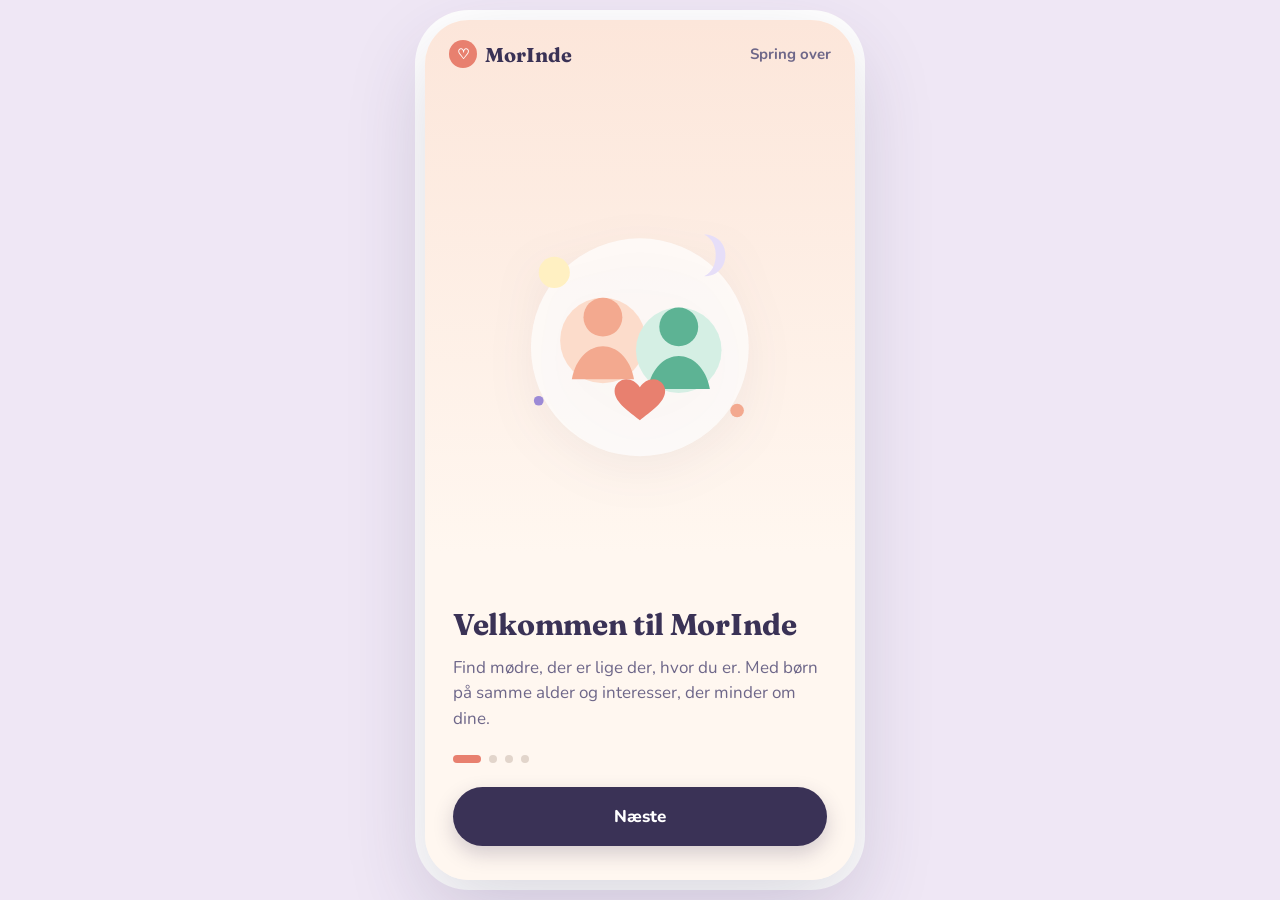
==== index.html @ 4d70d54c "Fjern spørgsmålet om hvad der betyder mest (tilbage til 10 spørgsmål)" ====
<!DOCTYPE html>
<html lang="da">
<head>
<meta charset="UTF-8">
<meta name="viewport" content="width=device-width, initial-scale=1, viewport-fit=cover">
<meta name="theme-color" content="#FFF7F0">
<title>MorInde · Klikbar prototype</title>
<link rel="preconnect" href="https://fonts.googleapis.com">
<link rel="preconnect" href="https://fonts.gstatic.com" crossorigin>
<link href="https://fonts.googleapis.com/css2?family=Fraunces:opsz,wght@9..144,600;9..144,700&family=Nunito:wght@400;600;700;800&display=swap" rel="stylesheet">
<style>
:root{
  --cream:#FFF7F0; --peach:#FCDCCB; --peach-d:#F3A98F; --coral:#E8806F;
  --lav:#E6DEF8; --lav-d:#9C8AD6; --mint:#D5EFE4; --mint-d:#5DB394;
  --sky:#DCEBFA; --butter:#FFF0C2; --ink:#3A3256; --ink-2:#6E6789; --line:#EFE4DA;
  --r-lg:28px; --r-md:20px;
}
*{box-sizing:border-box;margin:0;padding:0;-webkit-tap-highlight-color:transparent}
html,body{height:100%}
body{font-family:'Nunito',system-ui,sans-serif;color:var(--ink);background:#EFE7F5;display:flex;justify-content:center;align-items:center;min-height:100%}
.phone{position:relative;width:100%;max-width:430px;height:100dvh;max-height:932px;background:var(--cream);overflow:hidden;display:flex;flex-direction:column}
@media (min-width:500px){.phone{height:860px;border-radius:44px;box-shadow:0 30px 80px rgba(58,50,86,.18),0 0 0 10px #fff}}
h1,h2{font-family:'Fraunces',Georgia,serif;font-weight:700;letter-spacing:-.01em;line-height:1.15}
h1{font-size:30px} h2{font-size:26px}
p.lead{font-size:17px;line-height:1.5;color:var(--ink-2)}
.screen{position:absolute;inset:0;display:flex;flex-direction:column;opacity:0;pointer-events:none;transform:translateX(24px);transition:opacity .35s ease,transform .35s ease}
.screen.active{opacity:1;pointer-events:auto;transform:none}
.screen.leaving{transform:translateX(-24px)}
.pad{padding:24px}
.btn{appearance:none;border:0;width:100%;padding:18px 24px;border-radius:999px;font:800 17px 'Nunito',sans-serif;cursor:pointer;background:var(--ink);color:#fff;box-shadow:0 8px 20px rgba(58,50,86,.22);transition:transform .15s,opacity .2s,background .2s}
.btn:active{transform:scale(.97)}
.btn:disabled{opacity:.35;box-shadow:none;cursor:default}
.btn.coral{background:var(--coral);box-shadow:0 8px 22px rgba(232,128,111,.35)}
.btn.ghost{background:transparent;color:var(--ink-2);box-shadow:none;font-weight:700;padding:12px}
.logo{display:flex;align-items:center;gap:8px;font:700 20px 'Fraunces',serif}
.logo i{width:28px;height:28px;border-radius:50%;background:var(--coral);display:inline-grid;place-items:center;color:#fff;font-style:normal;font-size:14px}

/* Welcome */
#welcome{background:linear-gradient(180deg,var(--bgw,#FCE6DA) 0%,var(--cream) 62%);transition:background .5s}
.w-top{display:flex;justify-content:space-between;align-items:center;padding:20px 24px 0}
.skip{background:none;border:0;font:700 15px 'Nunito';color:var(--ink-2);cursor:pointer}
.slides{flex:1;display:flex;transition:transform .45s cubic-bezier(.3,.8,.3,1);touch-action:pan-y}
.slide{min-width:100%;display:flex;flex-direction:column;padding:8px 28px 0}
.art{flex:1;display:grid;place-items:center;min-height:250px}
.art svg{width:min(78%,300px);height:auto;filter:drop-shadow(0 14px 24px rgba(58,50,86,.08))}
.slide h1{margin-bottom:12px}
.w-bottom{padding:24px 28px 34px}
.dots{display:flex;gap:8px;margin-bottom:24px}
.dots span{height:8px;width:8px;border-radius:99px;background:#E2D5CB;transition:all .3s}
.dots span.on{width:28px;background:var(--coral)}
.float{animation:float 5s ease-in-out infinite}
.float2{animation:float 6s ease-in-out infinite reverse}
@keyframes float{50%{transform:translateY(-8px)}}

/* Questions */
#quiz{background:var(--cream)}
.q-head{padding:20px 24px 0;display:flex;align-items:center;gap:14px}
.back{width:42px;height:42px;border-radius:50%;border:0;background:#fff;box-shadow:0 2px 10px rgba(58,50,86,.08);display:grid;place-items:center;cursor:pointer;flex:none}
.back svg{width:18px}
.progress{flex:1;height:10px;background:#F1E5DB;border-radius:99px;overflow:hidden}
.progress b{display:block;height:100%;width:10%;background:linear-gradient(90deg,var(--peach-d),var(--coral));border-radius:99px;transition:width .4s ease}
.q-count{font-weight:800;font-size:14px;color:var(--ink-2);min-width:38px;text-align:right}
.q-body{flex:1;padding:30px 24px 0;overflow-y:auto}
.q-emoji{width:64px;height:64px;border-radius:22px;display:grid;place-items:center;font-size:32px;margin-bottom:20px}
.q-body h2{margin-bottom:8px}
.q-hint{color:var(--ink-2);font-size:16px;margin-bottom:26px;line-height:1.45}
.field{width:100%;padding:20px 22px;border-radius:var(--r-md);border:2px solid var(--line);background:#fff;font:700 20px 'Nunito';color:var(--ink);outline:none;transition:border .2s,box-shadow .2s}
.field:focus{border-color:var(--peach-d);box-shadow:0 0 0 5px rgba(243,169,143,.18)}
.chips{display:flex;flex-direction:column;gap:12px}
.chips.wrap{flex-direction:row;flex-wrap:wrap}
.chip{appearance:none;border:2px solid var(--line);background:#fff;border-radius:var(--r-md);padding:18px 20px;font:700 17px 'Nunito';color:var(--ink);text-align:left;cursor:pointer;display:flex;align-items:center;gap:14px;transition:all .18s}
.chips.wrap .chip{border-radius:999px;padding:13px 18px;font-size:16px}
.chip .ic{font-size:22px}
.chip .ck{margin-left:auto;width:24px;height:24px;border-radius:50%;border:2px solid var(--line);flex:none;display:grid;place-items:center;transition:all .18s}
.chip.sel{border-color:var(--coral);background:#FFF0EA;box-shadow:0 6px 16px rgba(232,128,111,.15)}
.chip.sel .ck{background:var(--coral);border-color:var(--coral)}
.chip.sel .ck:after{content:'';width:6px;height:11px;border:solid #fff;border-width:0 3px 3px 0;transform:rotate(45deg) translate(-1px,-1px)}
.chip:active{transform:scale(.98)}
.q-foot{padding:16px 24px 34px}

/* Loading */
#loading{background:linear-gradient(180deg,var(--lav),var(--cream));align-items:center;justify-content:center;text-align:center;padding:30px}
.orbit{position:relative;width:220px;height:220px;margin-bottom:36px}
.orbit .core{position:absolute;inset:70px;border-radius:50%;background:var(--coral);display:grid;place-items:center;color:#fff;font:700 30px 'Fraunces';box-shadow:0 0 0 14px rgba(232,128,111,.15),0 0 0 30px rgba(232,128,111,.07);animation:pulse 1.6s ease-in-out infinite}
.orbit .ring{position:absolute;inset:0;animation:spin 6s linear infinite}
.orbit .ring span{position:absolute;width:46px;height:46px;border-radius:50%;display:grid;place-items:center;font:800 16px 'Nunito';color:var(--ink);border:3px solid #fff}
@keyframes spin{to{transform:rotate(360deg)}}
@keyframes pulse{50%{transform:scale(1.06)}}
.load-steps{list-style:none;margin-top:18px;font-weight:700;color:var(--ink-2);font-size:15px;min-height:24px}

/* Match */
#match{background:var(--cream)}
.m-scroll{flex:1;overflow-y:auto;padding:0 0 20px}
.m-hero{background:linear-gradient(160deg,var(--peach) 0%,var(--lav) 100%);padding:26px 24px 70px;border-radius:0 0 36px 36px;position:relative}
.badge{display:inline-flex;align-items:center;gap:6px;background:rgba(255,255,255,.75);border-radius:99px;padding:6px 12px;font-weight:800;font-size:13px;margin-bottom:14px}
.m-hero h1{font-size:28px;margin-bottom:8px}
.m-hero p{color:var(--ink-2);font-size:16px;line-height:1.45}
.group-card{margin:-50px 18px 0;background:#fff;border-radius:var(--r-lg);padding:22px;box-shadow:0 14px 40px rgba(58,50,86,.10);position:relative}
.gc-top{display:flex;align-items:center;justify-content:space-between;gap:12px;margin-bottom:16px}
.gc-top .stack .av{width:38px;height:38px;font-size:14px;margin-left:-10px}.gc-top .stack .av:first-child{margin-left:0}
.gc-name{font:700 20px 'Fraunces'}
.stack{display:flex}
.av{width:44px;height:44px;border-radius:50%;display:grid;place-items:center;font:800 16px 'Nunito';color:var(--ink);border:3px solid #fff;flex:none}
.stack .av{margin-left:-12px}.stack .av:first-child{margin-left:0}
.facts{display:grid;grid-template-columns:1fr 1fr;gap:10px}
.fact{background:var(--cream);border-radius:16px;padding:12px 14px}
.fact small{display:block;font-size:12px;font-weight:800;color:var(--ink-2);text-transform:uppercase;letter-spacing:.04em;margin-bottom:3px}
.fact b{font-size:15px}
.sec-t{font:700 19px 'Fraunces';margin:26px 24px 12px}
.shared{display:flex;flex-wrap:wrap;gap:8px;padding:0 24px}
.tag{padding:8px 14px;border-radius:99px;font-weight:800;font-size:14px;background:#fff;border:2px solid var(--line);color:var(--ink-2)}
.tag.hit{background:var(--mint);border-color:var(--mint);color:#22644C}
.moms{display:flex;flex-direction:column;gap:12px;padding:0 18px}
.mom{background:#fff;border-radius:var(--r-md);padding:16px;display:flex;gap:14px;align-items:flex-start;box-shadow:0 4px 14px rgba(58,50,86,.05)}
.mom .av{width:52px;height:52px;font-size:19px;border:0}
.mom h3{font-size:17px;font-weight:800}
.mom .sub{font-size:14px;color:var(--ink-2);margin:2px 0 8px}
.mom .tags{display:flex;flex-wrap:wrap;gap:6px}
.mom .tag{font-size:12px;padding:5px 10px;border-width:0;background:#F6EFE9}
.mom .tag.hit{background:var(--mint)}
.note{margin:18px 24px 0;font-size:13px;color:var(--ink-2);text-align:center;line-height:1.4}
.m-foot{padding:14px 24px 30px;background:linear-gradient(180deg,rgba(255,247,240,0),var(--cream) 30%)}

/* Chat */
#chat{background:#FBF5FF}
.c-head{display:flex;align-items:center;gap:12px;padding:16px 18px;background:#fff;border-bottom:1px solid #EEE6F5}
.c-head .stack .av{width:34px;height:34px;font-size:13px;margin-left:-10px;border-width:2px}
.c-head .stack .av:first-child{margin-left:0}
.c-title{flex:1;min-width:0}
.c-title b{display:block;font-size:16px}
.c-title small{color:var(--ink-2);font-size:13px}
.msgs{flex:1;overflow-y:auto;padding:18px 16px;display:flex;flex-direction:column;gap:10px}
.day{align-self:center;font-size:12px;font-weight:800;color:var(--ink-2);background:#fff;padding:5px 12px;border-radius:99px;margin-bottom:6px}
.sys{align-self:center;text-align:center;font-size:13px;color:var(--ink-2);background:var(--butter);padding:10px 14px;border-radius:16px;max-width:88%;line-height:1.4}
.msg{display:flex;gap:8px;align-items:flex-end;max-width:84%}
.msg .av{width:30px;height:30px;font-size:12px;border:0}
.bub{background:#fff;padding:11px 15px;border-radius:20px 20px 20px 6px;font-size:15.5px;line-height:1.4;box-shadow:0 2px 8px rgba(58,50,86,.05)}
.bub .who{display:block;font-size:12px;font-weight:800;color:var(--lav-d);margin-bottom:2px}
.msg.me{align-self:flex-end;flex-direction:row-reverse}
.msg.me .bub{background:var(--coral);color:#fff;border-radius:20px 20px 6px 20px}
.msg.pop{animation:pop .3s ease}
@keyframes pop{from{opacity:0;transform:translateY(8px) scale(.97)}}
.typing .bub{display:flex;gap:4px;padding:14px 16px}
.typing i{width:7px;height:7px;border-radius:50%;background:#C9BFE0;animation:blink 1.2s infinite}
.typing i:nth-child(2){animation-delay:.2s}.typing i:nth-child(3){animation-delay:.4s}
@keyframes blink{50%{opacity:.3}}
.quick{display:flex;gap:8px;overflow-x:auto;padding:0 16px 10px;scrollbar-width:none}
.quick button{flex:none;border:2px solid #E6DEF8;background:#fff;border-radius:99px;padding:8px 14px;font:700 14px 'Nunito';color:var(--ink);cursor:pointer}
.composer{display:flex;gap:10px;padding:10px 14px 26px;background:#fff;border-top:1px solid #EEE6F5}
.composer input{flex:1;border:0;background:#F5EFFA;border-radius:99px;padding:14px 18px;font:600 16px 'Nunito';color:var(--ink);outline:none}
.send{width:50px;height:50px;border-radius:50%;border:0;background:var(--coral);display:grid;place-items:center;cursor:pointer;flex:none}
.send svg{width:20px;fill:#fff}
.proto-tag{position:absolute;top:10px;left:50%;transform:translateX(-50%);font-size:10px;font-weight:800;letter-spacing:.08em;text-transform:uppercase;color:rgba(58,50,86,.35);pointer-events:none;z-index:5}
</style>
</head>
<body>
<div class="phone" id="app">

<!-- WELCOME -->
<section class="screen active" id="welcome">
  <div class="w-top">
    <div class="logo"><i>♡</i>MorInde</div>
    <button class="skip" id="skipBtn">Spring over</button>
  </div>
  <div class="slides" id="slides">
    <div class="slide">
      <div class="art">
        <svg viewBox="0 0 300 260">
          <circle cx="150" cy="135" r="112" fill="#fff" opacity=".7"/>
          <circle class="float2" cx="62" cy="58" r="16" fill="#FFF0C2"/>
          <path class="float" d="M238 40c0 14-10 22-22 22 8-4 12-12 12-22s-4-17-12-21c12 0 22 8 22 21z" fill="#E6DEF8"/>
          <g class="float">
            <circle cx="112" cy="128" r="44" fill="#FCDCCB"/>
            <circle cx="112" cy="104" r="20" fill="#F3A98F"/>
            <path d="M80 168c4-22 18-34 32-34s28 12 32 34z" fill="#F3A98F"/>
          </g>
          <g class="float2">
            <circle cx="190" cy="138" r="44" fill="#D5EFE4"/>
            <circle cx="190" cy="114" r="20" fill="#5DB394"/>
            <path d="M158 178c4-22 18-34 32-34s28 12 32 34z" fill="#5DB394"/>
          </g>
          <path d="M150 210c-10-8-26-18-26-30 0-7 6-12 12-12 6 0 10 3 14 8 4-5 8-8 14-8 6 0 12 5 12 12 0 12-16 22-26 30z" fill="#E8806F"/>
          <circle cx="250" cy="200" r="7" fill="#F3A98F"/><circle cx="46" cy="190" r="5" fill="#9C8AD6"/>
        </svg>
      </div>
      <h1>Velkommen til MorInde</h1>
      <p class="lead">Find mødre, der er lige der, hvor du er. Med børn på samme alder og interesser, der minder om dine.</p>
    </div>
    <div class="slide">
      <div class="art">
        <svg viewBox="0 0 300 260">
          <circle cx="150" cy="130" r="112" fill="#fff" opacity=".7"/>
          <g class="float">
            <rect x="46" y="78" width="98" height="120" rx="22" fill="#FCDCCB"/>
            <circle cx="95" cy="120" r="18" fill="#fff"/>
            <path d="M74 162h42" stroke="#fff" stroke-width="8" stroke-linecap="round"/>
            <path d="M70 70c10-20 40-20 50 0" stroke="#5DB394" stroke-width="7" fill="none" stroke-linecap="round"/>
          </g>
          <g class="float2">
            <rect x="160" y="62" width="96" height="140" rx="20" fill="#E6DEF8"/>
            <rect x="172" y="78" width="72" height="90" rx="12" fill="#fff"/>
            <circle cx="208" cy="112" r="14" fill="#9C8AD6"/>
            <path d="M190 150c4-12 12-16 18-16s14 4 18 16z" fill="#9C8AD6"/>
            <circle cx="208" cy="186" r="6" fill="#fff"/>
          </g>
          <path d="M140 222c10 6 22 6 32 0" stroke="#E8806F" stroke-width="6" fill="none" stroke-linecap="round"/>
          <circle cx="40" cy="60" r="8" fill="#FFF0C2"/><circle cx="262" cy="226" r="6" fill="#F3A98F"/>
        </svg>
      </div>
      <h1>Din mødregruppe, dit valg</h1>
      <p class="lead">Mød hinanden i virkeligheden, online eller begge dele. Du bestemmer.</p>
    </div>
    <div class="slide">
      <div class="art">
        <svg viewBox="0 0 300 260">
          <circle cx="150" cy="130" r="112" fill="#fff" opacity=".7"/>
          <g class="float">
            <path d="M52 70h120a20 20 0 0 1 20 20v44a20 20 0 0 1-20 20H96l-26 22v-22H52a20 20 0 0 1-20-20V90a20 20 0 0 1 20-20z" fill="#FCDCCB"/>
            <circle cx="82" cy="112" r="7" fill="#E8806F"/><circle cx="112" cy="112" r="7" fill="#E8806F"/><circle cx="142" cy="112" r="7" fill="#E8806F"/>
          </g>
          <g class="float2">
            <path d="M248 128H140a18 18 0 0 0-18 18v36a18 18 0 0 0 18 18h68l24 20v-20h16a18 18 0 0 0 18-18v-36a18 18 0 0 0-18-18z" fill="#D5EFE4"/>
            <path d="M178 166c-6-5-14-10-14-17 0-4 3-7 7-7s6 2 7 4c1-2 4-4 7-4 4 0 7 3 7 7 0 7-8 12-14 17z" fill="#5DB394"/>
            <path d="M206 160h30" stroke="#5DB394" stroke-width="6" stroke-linecap="round"/>
          </g>
          <circle cx="252" cy="62" r="10" fill="#FFF0C2"/><circle cx="44" cy="206" r="6" fill="#9C8AD6"/>
        </svg>
      </div>
      <h1>Lær hinanden at kende først</h1>
      <p class="lead">Skriv sammen i appen, før I mødes. Så er det første møde lidt nemmere.</p>
    </div>
    <div class="slide">
      <div class="art">
        <svg viewBox="0 0 300 260">
          <circle cx="150" cy="130" r="112" fill="#fff" opacity=".7"/>
          <g class="float">
            <circle cx="150" cy="128" r="72" fill="#FFF0C2"/>
            <circle cx="150" cy="128" r="56" fill="#fff"/>
            <path d="M150 92v36l24 16" stroke="#E8806F" stroke-width="9" fill="none" stroke-linecap="round" stroke-linejoin="round"/>
            <circle cx="150" cy="128" r="7" fill="#3A3256"/>
          </g>
          <path class="float2" d="M58 70l6 14 14 6-14 6-6 14-6-14-14-6 14-6z" fill="#9C8AD6"/>
          <path class="float" d="M242 178l5 11 11 5-11 5-5 11-5-11-11-5 11-5z" fill="#5DB394"/>
          <circle cx="246" cy="66" r="8" fill="#F3A98F"/>
        </svg>
      </div>
      <h1>Det tager kun et par minutter</h1>
      <p class="lead">Svar på nogle få spørgsmål, så finder vi de mødre, der passer bedst til dig.</p>
    </div>
  </div>
  <div class="w-bottom">
    <div class="dots" id="dots"><span class="on"></span><span></span><span></span><span></span></div>
    <button class="btn" id="wNext">Næste</button>
  </div>
</section>

<!-- QUIZ -->
<section class="screen" id="quiz">
  <div class="q-head">
    <button class="back" id="qBack" aria-label="Tilbage"><svg viewBox="0 0 24 24" fill="none" stroke="#3A3256" stroke-width="3" stroke-linecap="round" stroke-linejoin="round"><path d="M15 5l-7 7 7 7"/></svg></button>
    <div class="progress"><b id="bar"></b></div>
    <div class="q-count" id="qCount">1/10</div>
  </div>
  <div class="q-body" id="qBody"></div>
  <div class="q-foot"><button class="btn" id="qNext" disabled>Næste</button></div>
</section>

<!-- LOADING -->
<section class="screen" id="loading">
  <div class="orbit">
    <div class="ring" id="ring"></div>
    <div class="core">♡</div>
  </div>
  <h2>Vi finder din gruppe</h2>
  <ul class="load-steps"><li id="loadStep">Kigger efter babyer på samme alder</li></ul>
</section>

<!-- MATCH -->
<section class="screen" id="match">
  <div class="m-scroll">
    <div class="m-hero">
      <span class="badge">✨ Vi har fundet en gruppe</span>
      <h1 id="mTitle">Mød dine mødre</h1>
      <p id="mSub"></p>
    </div>
    <div class="group-card">
      <div class="gc-top">
        <div class="gc-name" id="gName">Barnevognsbanden</div>
        <div class="stack" id="gStack"></div>
      </div>
      <div class="facts" id="facts"></div>
    </div>
    <div class="sec-t">Det kan I lave sammen</div>
    <div class="shared" id="sharedActs"></div>
    <div class="sec-t">I har det her til fælles</div>
    <div class="shared" id="shared"></div>
    <div class="sec-t">Mødrene i gruppen</div>
    <div class="moms" id="moms"></div>
    <p class="note">Prototype: navne og profiler er opdigtede eksempler.</p>
  </div>
  <div class="m-foot">
    <button class="btn coral" id="toChat">Sig hej i gruppechatten</button>
  </div>
</section>

<!-- CHAT -->
<section class="screen" id="chat">
  <div class="c-head">
    <button class="back" id="cBack" aria-label="Tilbage"><svg viewBox="0 0 24 24" fill="none" stroke="#3A3256" stroke-width="3" stroke-linecap="round" stroke-linejoin="round"><path d="M15 5l-7 7 7 7"/></svg></button>
    <div class="c-title"><b id="cName">Barnevognsbanden</b><small id="cMembers"></small></div>
    <div class="stack" id="cStack"></div>
  </div>
  <div class="msgs" id="msgs"></div>
  <div class="quick" id="quick"></div>
  <form class="composer" id="composer">
    <input id="chatInput" placeholder="Skriv en besked" autocomplete="off">
    <button class="send" aria-label="Send"><svg viewBox="0 0 24 24"><path d="M3.4 20.4l17.4-7.5c.8-.4.8-1.5 0-1.8L3.4 3.6c-.7-.3-1.4.3-1.3 1l1.2 6.1 9.2 1.3-9.2 1.3-1.2 6.1c-.1.7.6 1.3 1.3 1z"/></svg></button>
  </form>
</section>

</div>

<script>
const $=s=>document.querySelector(s);
const state={baby:'',born:'',zip:'',meet:'',first:'',day:[],likes:[],lang:'',size:'',time:''};

/* ---------- Screens ---------- */
function show(id){
  const cur=document.querySelector('.screen.active');
  if(cur){cur.classList.add('leaving');cur.classList.remove('active');setTimeout(()=>cur.classList.remove('leaving'),400)}
  $('#'+id).classList.add('active');
}

/* ---------- Welcome ---------- */
let slide=0;const bgs=['#FCE6DA','#E6DEF8','#D5EFE4','#FFF0C2'];
function setSlide(i){
  slide=Math.max(0,Math.min(3,i));
  $('#slides').style.transform=`translateX(${-100*slide}%)`;
  document.querySelectorAll('#dots span').forEach((d,k)=>d.classList.toggle('on',k===slide));
  $('#welcome').style.setProperty('--bgw',bgs[slide]);
  $('#wNext').textContent=slide===3?'Kom i gang':'Næste';
  $('#wNext').classList.toggle('coral',slide===3);
  $('#skipBtn').style.visibility=slide===3?'hidden':'visible';
}
$('#wNext').onclick=()=>slide<3?setSlide(slide+1):startQuiz();
$('#skipBtn').onclick=()=>setSlide(3);
let sx=null;
$('#slides').addEventListener('touchstart',e=>sx=e.touches[0].clientX,{passive:true});
$('#slides').addEventListener('touchend',e=>{if(sx===null)return;const dx=e.changedTouches[0].clientX-sx;if(Math.abs(dx)>45)setSlide(slide+(dx<0?1:-1));sx=null});

/* ---------- Questions ---------- */
const Q=[
 {k:'baby',t:'Hvad hedder din lille?',h:'Navn eller kaldenavn, så vi kan sige hej til jer begge.',e:'🍼',c:'#FCDCCB',type:'text',ph:'Fx Alma'},
 {k:'born',t:'Hvornår kom din baby til verden?',h:'Så du matches med mødre, hvis børn er på samme alder.',e:'🎈',c:'#E6DEF8',type:'date'},
 {k:'zip',t:'Hvor bor du?',h:'Dit postnummer, så gruppen ligger tæt på dig.',e:'🏡',c:'#D5EFE4',type:'zip',ph:'Fx 2300'},
 {k:'meet',t:'Hvordan vil du helst mødes?',h:'Du kan altid ændre det senere.',e:'🤝',c:'#DCEBFA',opts:[['🌳','Fysisk'],['💻','Online'],['✨','Begge dele']]},
 {k:'first',t:'Er det dit første barn?',h:'Så kan vi finde mødre i samme situation.',e:'💛',c:'#FFF0C2',opts:[['🌱','Ja, første gang'],['🌻','Nej, jeg har prøvet det før']]},
 {k:'day',t:'Hvordan ser en god mødregruppedag ud for dig?',h:'Vælg gerne flere.',e:'☕️',c:'#FCDCCB',multi:true,opts:[['🚶‍♀️','Gåtur med barnevogn'],['☕️','Kaffe på café'],['🧸','Legestue'],['🛋️','Hyggesnak derhjemme'],['🏊‍♀️','Babysvømning'],['🎶','Babysalmesang'],['🤸‍♀️','Mor og baby træning'],['📖','Biblioteket'],['🖼️','Museum'],['🧺','Picnic i parken'],['🥗','Frokost ude'],['💻','Online videosnak']]},
 {k:'likes',t:'Hvad kan du godt lide?',h:'Vælg gerne flere.',e:'🌈',c:'#E6DEF8',multi:true,opts:[['🧘‍♀️','Træning'],['🌿','Natur'],['🍝','Mad'],['🎨','Kreativitet'],['📚','Bøger'],['📺','Serier'],['✈️','Rejser'],['💼','Karriere']]},
 {k:'lang',t:'Hvilket sprog vil du tale i gruppen?',h:'',e:'💬',c:'#D5EFE4',opts:[['🇩🇰','Dansk'],['🇬🇧','Engelsk'],['🌍','Begge']]},
 {k:'size',t:'Hvor stor skal gruppen være?',h:'',e:'👭',c:'#DCEBFA',opts:[['🌸','Lille (3 til 4)'],['🌼','Mellem (5 til 6)'],['🤍','Det er lige meget']]},
 {k:'time',t:'Hvornår passer det dig bedst at mødes?',h:'Sidste spørgsmål!',e:'🗓️',c:'#FFF0C2',opts:[['🌤️','Formiddag'],['☀️','Eftermiddag'],['🧺','Weekend']]}
];
let qi=0;
function startQuiz(){qi=0;renderQ();show('quiz')}
function valid(q){
  const v=state[q.k];
  if(q.type==='zip')return /^\d{4}$/.test(v);
  if(q.multi)return v.length>0;
  return !!(v&&String(v).trim());
}
function renderQ(){
  const q=Q[qi];
  $('#bar').style.width=((qi+1)/Q.length*100)+'%';
  $('#qCount').textContent=(qi+1)+'/'+Q.length;
  let html=`<div class="q-emoji" style="background:${q.c}">${q.e}</div><h2>${q.t}</h2>${q.h?`<p class="q-hint">${q.h}</p>`:'<div style="height:22px"></div>'}`;
  if(q.type==='text')html+=`<input class="field" id="inp" placeholder="${q.ph}" value="${esc(state[q.k])}" autocomplete="off">`;
  else if(q.type==='zip')html+=`<input class="field" id="inp" inputmode="numeric" maxlength="4" placeholder="${q.ph}" value="${esc(state[q.k])}">`;
  else if(q.type==='date'){const t=new Date().toISOString().slice(0,10);html+=`<input class="field" id="inp" type="date" max="${t}" value="${state[q.k]}">`}
  else{
    html+=`<div class="chips ${q.multi?'wrap':''}">`+q.opts.map(([ic,l])=>{
      const s=q.multi?state[q.k].includes(l):state[q.k]===l;
      return `<button class="chip ${s?'sel':''}" data-v="${l}"><span class="ic">${ic}</span>${l}${q.multi?'':'<span class="ck"></span>'}</button>`}).join('')+`</div>`;
  }
  $('#qBody').innerHTML=html;$('#qBody').scrollTop=0;
  const inp=$('#inp');
  if(inp){
    inp.oninput=()=>{if(q.type==='zip')inp.value=inp.value.replace(/\D/g,'');state[q.k]=inp.value;upd()};
    inp.onkeydown=e=>{if(e.key==='Enter'&&valid(q))next()};
  }
  document.querySelectorAll('.chip').forEach(b=>b.onclick=()=>{
    const v=b.dataset.v;
    if(q.multi){const a=state[q.k];a.includes(v)?a.splice(a.indexOf(v),1):a.push(v);b.classList.toggle('sel')}
    else{state[q.k]=v;document.querySelectorAll('.chip').forEach(c=>c.classList.toggle('sel',c===b));upd();setTimeout(next,320);return}
    upd();
  });
  $('#qNext').textContent=qi===Q.length-1?'Find min gruppe':'Næste';
  upd();
}
function upd(){$('#qNext').disabled=!valid(Q[qi])}
function next(){if(!valid(Q[qi]))return;if(qi<Q.length-1){qi++;renderQ()}else startLoading()}
$('#qNext').onclick=next;
$('#qBack').onclick=()=>{if(qi>0){qi--;renderQ()}else{show('welcome')}};
function esc(s){return String(s||'').replace(/[&<>"]/g,c=>({'&':'&amp;','<':'&lt;','>':'&gt;','"':'&quot;'}[c]))}

/* ---------- Fictional group ---------- */
const MOMS=[
 {n:'Sofie',b:'Ella',c:'#FCDCCB',likes:['Natur','Bøger','Mad','Træning'],acts:['Gåtur med barnevogn','Picnic i parken','Babysalmesang']},
 {n:'Amira',b:'Noah',c:'#E6DEF8',likes:['Kreativitet','Mad','Rejser','Serier'],acts:['Kaffe på café','Museum','Frokost ude']},
 {n:'Line',b:'Karla',c:'#D5EFE4',likes:['Træning','Karriere','Natur','Serier'],acts:['Mor og baby træning','Babysvømning','Gåtur med barnevogn']},
 {n:'Maja',b:'Oscar',c:'#FFF0C2',likes:['Bøger','Kreativitet','Rejser','Karriere'],acts:['Biblioteket','Legestue','Hyggesnak derhjemme']}
];
const ALL_ACTS=['Gåtur med barnevogn','Kaffe på café','Legestue','Hyggesnak derhjemme','Babysvømning','Babysalmesang','Mor og baby træning','Biblioteket','Museum','Picnic i parken','Frokost ude','Online videosnak'];
const ALL_LIKES=['Træning','Natur','Mad','Kreativitet','Bøger','Serier','Rejser','Karriere'];
function groupSize(){return state.size==='Lille (3 til 4)'?3:4}
function moms(){
  // make sure each mom shares at least one of the user's interests
  return MOMS.slice(0,groupSize()).map((m,i)=>{
    let likes=[...m.likes];
    const mine=state.likes.length?state.likes:['Natur'];
    if(!likes.some(l=>mine.includes(l))){likes[0]=mine[i%mine.length]}
    let acts=[...m.acts];
    const myActs=state.day.length?state.day:['Gåtur med barnevogn'];
    const pick=myActs[i%myActs.length];
    if(!acts.includes(pick))acts=[pick,...acts.slice(0,2)];
    return {...m,likes,acts};
  });
}
function babyAge(){
  if(!state.born)return '';
  const d=(Date.now()-new Date(state.born))/864e5;
  if(d<0)return '';
  const w=Math.floor(d/7);
  if(w<1)return 'helt nyfødt';
  if(w<13)return w+(w===1?' uge':' uger');
  const m=Math.floor(d/30.4);return m+(m===1?' måned':' måneder');
}
function initial(n){return n.trim().charAt(0).toUpperCase()}

/* ---------- Loading ---------- */
function startLoading(){
  const ring=$('#ring');ring.innerHTML='';
  const ms=moms();
  ms.forEach((m,i)=>{
    const a=i/ms.length*Math.PI*2-Math.PI/2;
    const s=document.createElement('span');s.textContent=initial(m.n);s.style.background=m.c;
    s.style.left=(110+88*Math.cos(a)-23)+'px';s.style.top=(110+88*Math.sin(a)-23)+'px';
    ring.appendChild(s);
  });
  show('loading');
  const steps=['Kigger efter babyer på samme alder','Finder mødre tæt på '+state.zip,'Matcher jeres interesser'];
  let k=0;$('#loadStep').textContent=steps[0];
  const t=setInterval(()=>{k++;if(k<steps.length)$('#loadStep').textContent=steps[k]},900);
  setTimeout(()=>{clearInterval(t);renderMatch();show('match')},2900);
}

/* ---------- Match ---------- */
const GROUP_NAMES={'Gåtur med barnevogn':'Barnevognsbanden','Kaffe på café':'Kaffeklubben','Legestue':'Legestuevennerne','Hyggesnak derhjemme':'Sofaholdet','Babysvømning':'Plaskeholdet','Babysalmesang':'Sangfuglene','Mor og baby træning':'Træningsholdet','Biblioteket':'Bogormene','Museum':'Kulturmødrene','Picnic i parken':'Picnicklubben','Frokost ude':'Frokostklubben','Online videosnak':'Skærmveninderne'};
function topActs(){
  const ms=moms(),cnt=a=>ms.filter(m=>m.acts.includes(a)).length;
  return [...state.day].map((a,i)=>[a,cnt(a),i]).sort((x,y)=>y[1]-x[1]||x[2]-y[2]).map(x=>x[0]);
}
function mainAct(){return topActs()[0]||'Gåtur med barnevogn'}
function groupName(){return GROUP_NAMES[mainAct()]||'Barnevognsbanden'}
function renderMatch(){
  const ms=moms(),baby=state.baby.trim()||'din lille',age=babyAge();
  $('#mTitle').textContent='Hej til dig og '+baby+' 👋';
  $('#mSub').textContent=`Vi har fundet ${ms.length} mødre tæt på ${state.zip}, som har børn på samme alder som ${baby} og deler nogle af dine interesser.`;
  $('#gName').textContent=groupName();
  $('#gStack').innerHTML=ms.map(m=>`<div class="av" style="background:${m.c}">${initial(m.n)}</div>`).join('');
  const meet={'Fysisk':'Fysisk','Online':'Online','Begge dele':'Fysisk og online'}[state.meet]||'Fysisk';
  $('#facts').innerHTML=[
    ['Børnenes alder',age?'Omkring '+age:'Samme alder'],
    ['Område',state.zip||'Tæt på dig'],
    ['Mødes',meet],
    ['Tidspunkt',state.time||'Formiddag'],
    ['Sprog',state.lang==='Begge'?'Dansk og engelsk':(state.lang||'Dansk')],
    ['Første møde',mainAct()]
  ].map(([s,b])=>`<div class="fact"><small>${s}</small><b>${esc(b)}</b></div>`).join('');
  const groupLikes=new Set(ms.flatMap(m=>m.likes));
  const order=[...state.likes.filter(l=>groupLikes.has(l)),...ALL_LIKES.filter(l=>!state.likes.includes(l)&&groupLikes.has(l))];
  $('#shared').innerHTML=order.map(l=>`<span class="tag ${state.likes.includes(l)?'hit':''}">${state.likes.includes(l)?'✓ ':''}${l}</span>`).join('');
  const groupActs=new Set(ms.flatMap(m=>m.acts));
  const aOrder=[...topActs().filter(a=>groupActs.has(a)),...ALL_ACTS.filter(a=>!state.day.includes(a)&&groupActs.has(a))];
  $('#sharedActs').innerHTML=aOrder.map(a=>`<span class="tag ${state.day.includes(a)?'hit':''}">${state.day.includes(a)?'✓ ':''}${a}</span>`).join('');
  $('#moms').innerHTML=ms.map(m=>{
    const shared=m.likes.filter(l=>state.likes.includes(l)).length+m.acts.filter(a=>state.day.includes(a)).length;
    return `<div class="mom"><div class="av" style="background:${m.c}">${initial(m.n)}</div><div>
      <h3>${m.n}</h3><div class="sub">Mor til ${m.b}${age?', '+age:''} · ${shared} ting til fælles</div>
      <div class="tags">${m.acts.filter(a=>state.day.includes(a)).map(a=>`<span class="tag hit">${a}</span>`).join('')}${m.likes.map(l=>`<span class="tag ${state.likes.includes(l)?'hit':''}">${l}</span>`).join('')}</div></div></div>`}).join('');
  $('.m-scroll').scrollTop=0;
}
$('#toChat').onclick=()=>{renderChat();show('chat')};

/* ---------- Chat ---------- */
let chatReady=false,replied=false;
function addMsg(m,me,text,anim=true){
  const el=document.createElement('div');el.className='msg'+(me?' me':'')+(anim?' pop':'');
  el.innerHTML=me?`<div class="bub">${esc(text)}</div>`:`<div class="av" style="background:${m.c}">${initial(m.n)}</div><div class="bub"><span class="who">${m.n}</span>${esc(text)}</div>`;
  $('#msgs').appendChild(el);$('#msgs').scrollTop=$('#msgs').scrollHeight;
}
function renderChat(){
  const ms=moms();
  $('#cName').textContent=groupName();
  $('#cMembers').textContent=ms.map(m=>m.n).join(', ')+' og dig';
  $('#cStack').innerHTML=ms.slice(0,3).map(m=>`<div class="av" style="background:${m.c}">${initial(m.n)}</div>`).join('');
  if(chatReady)return;chatReady=true;
  $('#msgs').innerHTML=`<div class="day">I dag</div><div class="sys">🎉 Velkommen til ${groupName()}! Sig hej og lær hinanden lidt at kende, før I mødes.</div>`;
  const when={'Formiddag':'en formiddag i næste uge','Eftermiddag':'en eftermiddag i næste uge','Weekend':'i weekenden'}[state.time]||'en formiddag i næste uge';
  const PLANS={'Gåtur med barnevogn':`gå en tur med barnevognene ${when}`,'Kaffe på café':`mødes til kaffe på en café ${when}`,'Legestue':`tage i legestue sammen ${when}`,'Hyggesnak derhjemme':`mødes til en hyggesnak hjemme hos en af os ${when}`,'Babysvømning':`tage til babysvømning sammen ${when}`,'Babysalmesang':`prøve babysalmesang sammen ${when}`,'Mor og baby træning':`tage til mor og baby træning ${when}`,'Biblioteket':`mødes på biblioteket ${when}`,'Museum':`tage på museum med barnevognene ${when}`,'Picnic i parken':`holde picnic i parken ${when}`,'Frokost ude':`spise frokost ude sammen ${when}`,'Online videosnak':`tage en hyggelig videosnak ${when}`};
  const acts=topActs();
  const plan=PLANS[acts[0]]||PLANS['Gåtur med barnevogn'];
  const alt=acts[1]?{'Gåtur med barnevogn':'en gåtur','Kaffe på café':'kaffe på café','Legestue':'legestue','Hyggesnak derhjemme':'en hyggesnak derhjemme','Babysvømning':'babysvømning','Babysalmesang':'babysalmesang','Mor og baby træning':'mor og baby træning','Biblioteket':'en tur på biblioteket','Museum':'en tur på museum','Picnic i parken':'picnic i parken','Frokost ude':'frokost ude','Online videosnak':'en videosnak'}[acts[1]]:'';
  addMsg(ms[0],false,`Hej allesammen! Jeg er Sofie, mor til Ella. Hvor dejligt at vi fandt hinanden 😊`,false);
  addMsg(ms[1],false,`Hej! Amira her med lille Noah. Skal vi ${plan}?`,false);
  if(ms[2])addMsg(ms[2],false,alt?`Det lyder perfekt. Og næste gang kunne vi prøve ${alt}? 🙌`:`Det lyder perfekt. Jeg er klar! 🙌`,false);
  const qr=['Hej allesammen 👋','Det lyder hyggeligt!','Hvilken dag passer jer?'];
  $('#quick').innerHTML=qr.map(t=>`<button type="button">${t}</button>`).join('');
  document.querySelectorAll('#quick button').forEach(b=>b.onclick=()=>send(b.textContent));
}
function send(text){
  text=text.trim();if(!text)return;
  addMsg(null,true,text);$('#chatInput').value='';
  if(!replied){replied=true;
    const ms=moms(),baby=state.baby.trim();
    setTimeout(()=>{
      const t=document.createElement('div');t.className='msg typing pop';t.innerHTML=`<div class="av" style="background:${ms[0].c}">${initial(ms[0].n)}</div><div class="bub"><i></i><i></i><i></i></div>`;
      $('#msgs').appendChild(t);$('#msgs').scrollTop=$('#msgs').scrollHeight;
      setTimeout(()=>{t.remove();addMsg(ms[0],false,baby?`Velkommen til dig og ${baby}! Hvor er det godt, du er med 💛`:`Velkommen! Hvor er det godt, du er med 💛`)},1400);
    },600);
  }
}
$('#composer').onsubmit=e=>{e.preventDefault();send($('#chatInput').value)};
$('#cBack').onclick=()=>show('match');

/* ---------- Demo deep links (?demo=question|match|chat) ---------- */
(function(){
  const d=new URLSearchParams(location.search).get('demo');
  if(!d)return;
  Object.assign(state,{baby:'Alma',born:new Date(Date.now()-10*7*864e5).toISOString().slice(0,10),zip:'2300',meet:'Begge dele',first:'Ja, første gang',day:['Gåtur med barnevogn','Babysalmesang','Picnic i parken'],likes:['Natur','Bøger','Træning','Mad'],lang:'Dansk',size:'Mellem (5 til 6)',time:'Formiddag'});
  document.querySelectorAll('.screen').forEach(s=>s.style.transition='none');
  if(d==='question'){qi=5;state.day=['Gåtur med barnevogn','Babysvømning','Picnic i parken'];renderQ();show('quiz')}
  if(d==='match'){renderMatch();show('match')}
  if(d==='chat'){renderChat();show('chat')}
})();
</script>
</body>
</html>
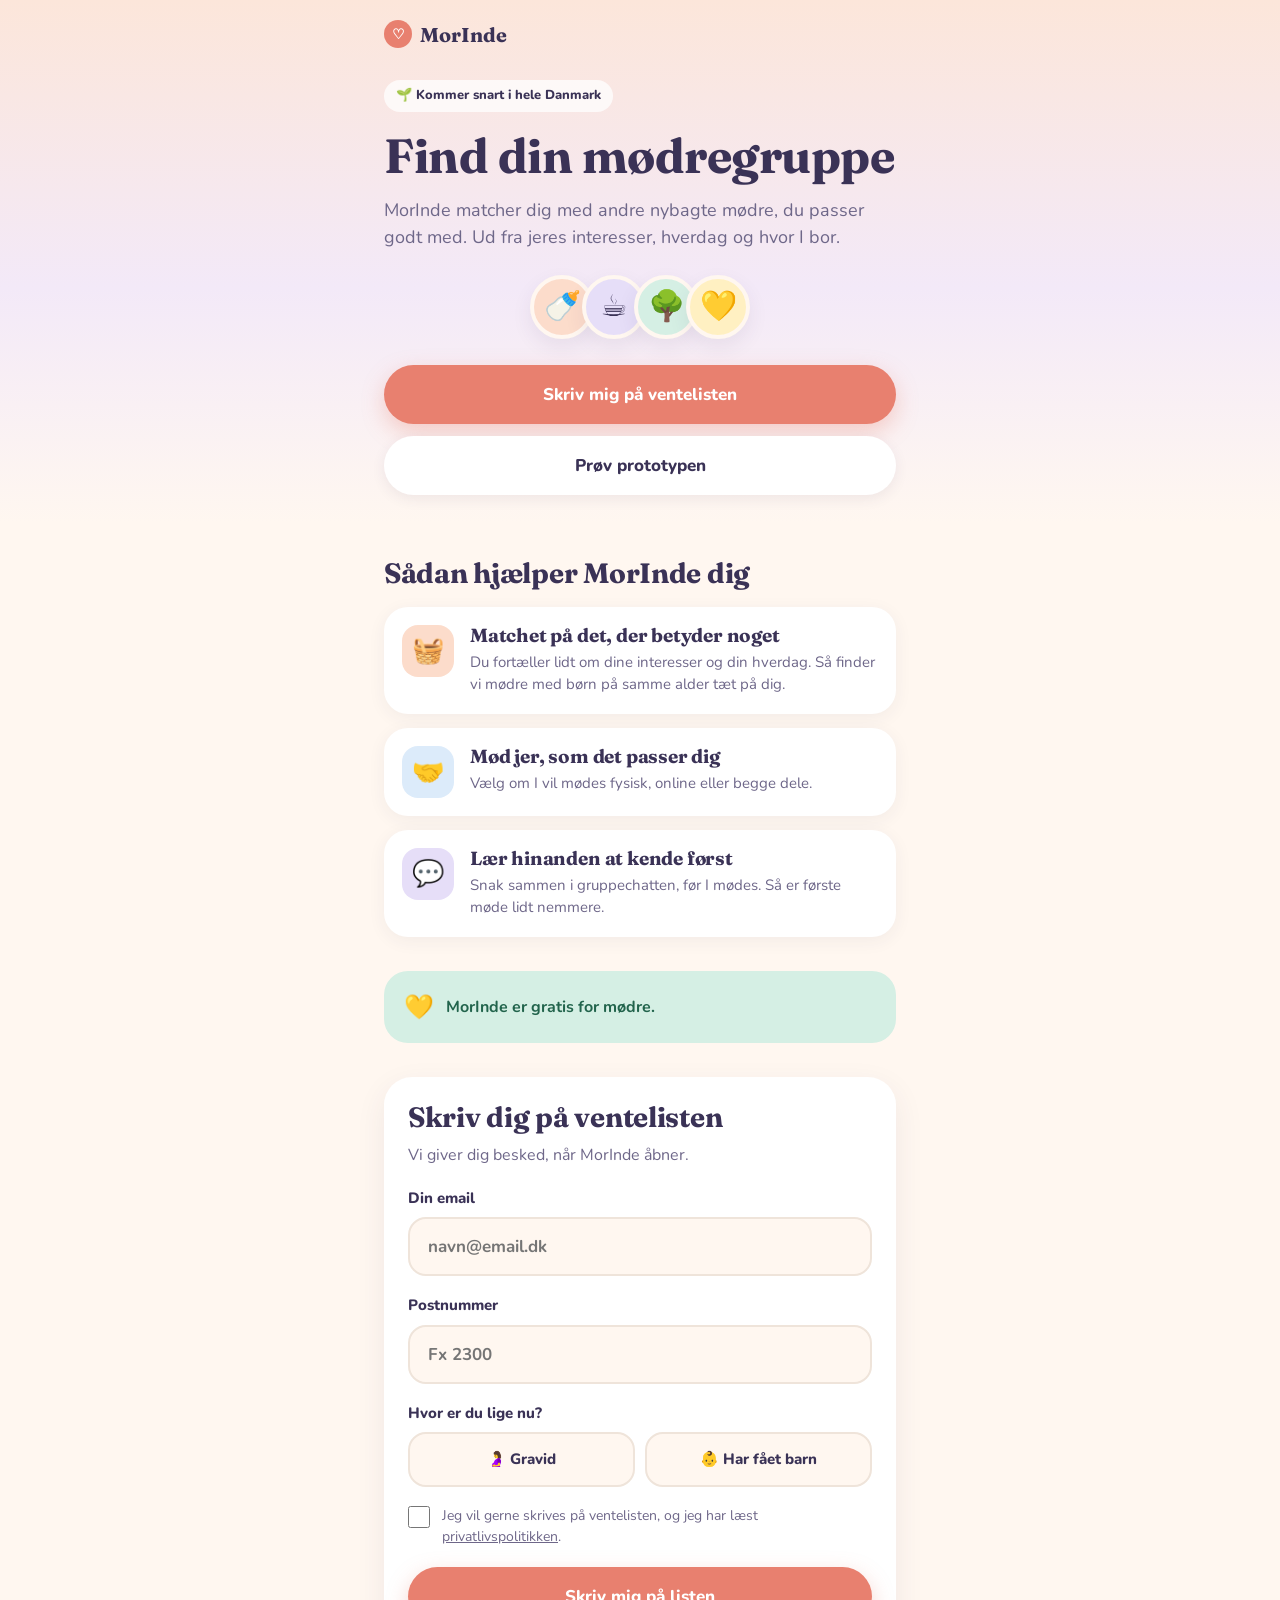
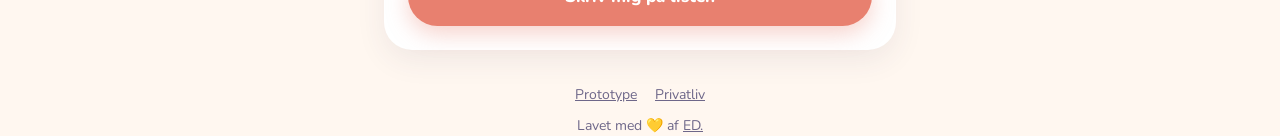
==== commit 6fefca36: "Venteliste-forside, prototype flyttet til /prove/, udkast til privatlivspolitik" ====
--- a/index.html
+++ b/index.html
@@ -4,545 +4,166 @@
 <meta charset="UTF-8">
 <meta name="viewport" content="width=device-width, initial-scale=1, viewport-fit=cover">
 <meta name="theme-color" content="#FFF7F0">
-<title>MorInde · Klikbar prototype</title>
+<title>MorInde · Find din mødregruppe</title>
+<meta name="description" content="MorInde matcher dig med andre nybagte mødre ud fra jeres interesser og hverdag. Fysisk, online eller begge dele. Gratis for mødre.">
+<meta property="og:title" content="MorInde · Find din mødregruppe">
+<meta property="og:description" content="Bliv matchet med mødre, du faktisk passer med. Skriv dig på ventelisten.">
 <link rel="preconnect" href="https://fonts.googleapis.com">
 <link rel="preconnect" href="https://fonts.gstatic.com" crossorigin>
 <link href="https://fonts.googleapis.com/css2?family=Fraunces:opsz,wght@9..144,600;9..144,700&family=Nunito:wght@400;600;700;800&display=swap" rel="stylesheet">
 <style>
-:root{
-  --cream:#FFF7F0; --peach:#FCDCCB; --peach-d:#F3A98F; --coral:#E8806F;
-  --lav:#E6DEF8; --lav-d:#9C8AD6; --mint:#D5EFE4; --mint-d:#5DB394;
-  --sky:#DCEBFA; --butter:#FFF0C2; --ink:#3A3256; --ink-2:#6E6789; --line:#EFE4DA;
-  --r-lg:28px; --r-md:20px;
-}
+:root{--cream:#FFF7F0;--peach:#FCDCCB;--coral:#E8806F;--lav:#E6DEF8;--mint:#D5EFE4;--sky:#DCEBFA;--butter:#FFF0C2;--ink:#3A3256;--ink-2:#6E6789;--line:#EFE4DA}
 *{box-sizing:border-box;margin:0;padding:0;-webkit-tap-highlight-color:transparent}
-html,body{height:100%}
-body{font-family:'Nunito',system-ui,sans-serif;color:var(--ink);background:#EFE7F5;display:flex;justify-content:center;align-items:center;min-height:100%}
-.phone{position:relative;width:100%;max-width:430px;height:100dvh;max-height:932px;background:var(--cream);overflow:hidden;display:flex;flex-direction:column}
-@media (min-width:500px){.phone{height:860px;border-radius:44px;box-shadow:0 30px 80px rgba(58,50,86,.18),0 0 0 10px #fff}}
-h1,h2{font-family:'Fraunces',Georgia,serif;font-weight:700;letter-spacing:-.01em;line-height:1.15}
-h1{font-size:30px} h2{font-size:26px}
-p.lead{font-size:17px;line-height:1.5;color:var(--ink-2)}
-.screen{position:absolute;inset:0;display:flex;flex-direction:column;opacity:0;pointer-events:none;transform:translateX(24px);transition:opacity .35s ease,transform .35s ease}
-.screen.active{opacity:1;pointer-events:auto;transform:none}
-.screen.leaving{transform:translateX(-24px)}
-.pad{padding:24px}
-.btn{appearance:none;border:0;width:100%;padding:18px 24px;border-radius:999px;font:800 17px 'Nunito',sans-serif;cursor:pointer;background:var(--ink);color:#fff;box-shadow:0 8px 20px rgba(58,50,86,.22);transition:transform .15s,opacity .2s,background .2s}
+body{font-family:'Nunito',system-ui,sans-serif;color:var(--ink);background:var(--cream);line-height:1.5}
+.wrap{max-width:560px;margin:0 auto;padding:0 24px}
+h1,h2,h3{font-family:'Fraunces',Georgia,serif;font-weight:700;letter-spacing:-.01em;line-height:1.15}
+a{color:inherit}
+header{padding:20px 0}
+.logo{display:flex;align-items:center;gap:8px;font:700 20px 'Fraunces',serif;text-decoration:none}
+.logo i{width:28px;height:28px;border-radius:50%;background:var(--coral);display:inline-grid;place-items:center;color:#fff;font-style:normal;font-size:14px}
+.hero{background:linear-gradient(180deg,#FCE6DA 0%,#F3E9F8 55%,var(--cream) 100%);padding-bottom:28px}
+.badge{display:inline-flex;align-items:center;gap:6px;background:rgba(255,255,255,.75);border-radius:99px;padding:6px 12px;font-weight:800;font-size:13px;margin:12px 0 16px}
+.hero h1{font-size:40px;margin-bottom:14px}
+.lead{font-size:18px;color:var(--ink-2);margin-bottom:24px}
+.art{display:flex;justify-content:center;gap:-10px;margin:6px 0 26px}
+.art span{width:64px;height:64px;border-radius:50%;display:grid;place-items:center;font-size:30px;border:4px solid var(--cream);margin-left:-12px;box-shadow:0 8px 20px rgba(58,50,86,.08)}
+.art span:first-child{margin-left:0}
+.btn{appearance:none;border:0;display:block;width:100%;text-align:center;text-decoration:none;padding:18px 24px;border-radius:999px;font:800 17px 'Nunito',sans-serif;cursor:pointer;background:var(--ink);color:#fff;box-shadow:0 8px 20px rgba(58,50,86,.22);transition:transform .15s,opacity .2s}
 .btn:active{transform:scale(.97)}
-.btn:disabled{opacity:.35;box-shadow:none;cursor:default}
 .btn.coral{background:var(--coral);box-shadow:0 8px 22px rgba(232,128,111,.35)}
-.btn.ghost{background:transparent;color:var(--ink-2);box-shadow:none;font-weight:700;padding:12px}
-.logo{display:flex;align-items:center;gap:8px;font:700 20px 'Fraunces',serif}
-.logo i{width:28px;height:28px;border-radius:50%;background:var(--coral);display:inline-grid;place-items:center;color:#fff;font-style:normal;font-size:14px}
-
-/* Welcome */
-#welcome{background:linear-gradient(180deg,var(--bgw,#FCE6DA) 0%,var(--cream) 62%);transition:background .5s}
-.w-top{display:flex;justify-content:space-between;align-items:center;padding:20px 24px 0}
-.skip{background:none;border:0;font:700 15px 'Nunito';color:var(--ink-2);cursor:pointer}
-.slides{flex:1;display:flex;transition:transform .45s cubic-bezier(.3,.8,.3,1);touch-action:pan-y}
-.slide{min-width:100%;display:flex;flex-direction:column;padding:8px 28px 0}
-.art{flex:1;display:grid;place-items:center;min-height:250px}
-.art svg{width:min(78%,300px);height:auto;filter:drop-shadow(0 14px 24px rgba(58,50,86,.08))}
-.slide h1{margin-bottom:12px}
-.w-bottom{padding:24px 28px 34px}
-.dots{display:flex;gap:8px;margin-bottom:24px}
-.dots span{height:8px;width:8px;border-radius:99px;background:#E2D5CB;transition:all .3s}
-.dots span.on{width:28px;background:var(--coral)}
-.float{animation:float 5s ease-in-out infinite}
-.float2{animation:float 6s ease-in-out infinite reverse}
-@keyframes float{50%{transform:translateY(-8px)}}
-
-/* Questions */
-#quiz{background:var(--cream)}
-.q-head{padding:20px 24px 0;display:flex;align-items:center;gap:14px}
-.back{width:42px;height:42px;border-radius:50%;border:0;background:#fff;box-shadow:0 2px 10px rgba(58,50,86,.08);display:grid;place-items:center;cursor:pointer;flex:none}
-.back svg{width:18px}
-.progress{flex:1;height:10px;background:#F1E5DB;border-radius:99px;overflow:hidden}
-.progress b{display:block;height:100%;width:10%;background:linear-gradient(90deg,var(--peach-d),var(--coral));border-radius:99px;transition:width .4s ease}
-.q-count{font-weight:800;font-size:14px;color:var(--ink-2);min-width:38px;text-align:right}
-.q-body{flex:1;padding:30px 24px 0;overflow-y:auto}
-.q-emoji{width:64px;height:64px;border-radius:22px;display:grid;place-items:center;font-size:32px;margin-bottom:20px}
-.q-body h2{margin-bottom:8px}
-.q-hint{color:var(--ink-2);font-size:16px;margin-bottom:26px;line-height:1.45}
-.field{width:100%;padding:20px 22px;border-radius:var(--r-md);border:2px solid var(--line);background:#fff;font:700 20px 'Nunito';color:var(--ink);outline:none;transition:border .2s,box-shadow .2s}
-.field:focus{border-color:var(--peach-d);box-shadow:0 0 0 5px rgba(243,169,143,.18)}
-.chips{display:flex;flex-direction:column;gap:12px}
-.chips.wrap{flex-direction:row;flex-wrap:wrap}
-.chip{appearance:none;border:2px solid var(--line);background:#fff;border-radius:var(--r-md);padding:18px 20px;font:700 17px 'Nunito';color:var(--ink);text-align:left;cursor:pointer;display:flex;align-items:center;gap:14px;transition:all .18s}
-.chips.wrap .chip{border-radius:999px;padding:13px 18px;font-size:16px}
-.chip .ic{font-size:22px}
-.chip .ck{margin-left:auto;width:24px;height:24px;border-radius:50%;border:2px solid var(--line);flex:none;display:grid;place-items:center;transition:all .18s}
-.chip.sel{border-color:var(--coral);background:#FFF0EA;box-shadow:0 6px 16px rgba(232,128,111,.15)}
-.chip.sel .ck{background:var(--coral);border-color:var(--coral)}
-.chip.sel .ck:after{content:'';width:6px;height:11px;border:solid #fff;border-width:0 3px 3px 0;transform:rotate(45deg) translate(-1px,-1px)}
-.chip:active{transform:scale(.98)}
-.q-foot{padding:16px 24px 34px}
-
-/* Loading */
-#loading{background:linear-gradient(180deg,var(--lav),var(--cream));align-items:center;justify-content:center;text-align:center;padding:30px}
-.orbit{position:relative;width:220px;height:220px;margin-bottom:36px}
-.orbit .core{position:absolute;inset:70px;border-radius:50%;background:var(--coral);display:grid;place-items:center;color:#fff;font:700 30px 'Fraunces';box-shadow:0 0 0 14px rgba(232,128,111,.15),0 0 0 30px rgba(232,128,111,.07);animation:pulse 1.6s ease-in-out infinite}
-.orbit .ring{position:absolute;inset:0;animation:spin 6s linear infinite}
-.orbit .ring span{position:absolute;width:46px;height:46px;border-radius:50%;display:grid;place-items:center;font:800 16px 'Nunito';color:var(--ink);border:3px solid #fff}
-@keyframes spin{to{transform:rotate(360deg)}}
-@keyframes pulse{50%{transform:scale(1.06)}}
-.load-steps{list-style:none;margin-top:18px;font-weight:700;color:var(--ink-2);font-size:15px;min-height:24px}
-
-/* Match */
-#match{background:var(--cream)}
-.m-scroll{flex:1;overflow-y:auto;padding:0 0 20px}
-.m-hero{background:linear-gradient(160deg,var(--peach) 0%,var(--lav) 100%);padding:26px 24px 70px;border-radius:0 0 36px 36px;position:relative}
-.badge{display:inline-flex;align-items:center;gap:6px;background:rgba(255,255,255,.75);border-radius:99px;padding:6px 12px;font-weight:800;font-size:13px;margin-bottom:14px}
-.m-hero h1{font-size:28px;margin-bottom:8px}
-.m-hero p{color:var(--ink-2);font-size:16px;line-height:1.45}
-.group-card{margin:-50px 18px 0;background:#fff;border-radius:var(--r-lg);padding:22px;box-shadow:0 14px 40px rgba(58,50,86,.10);position:relative}
-.gc-top{display:flex;align-items:center;justify-content:space-between;gap:12px;margin-bottom:16px}
-.gc-top .stack .av{width:38px;height:38px;font-size:14px;margin-left:-10px}.gc-top .stack .av:first-child{margin-left:0}
-.gc-name{font:700 20px 'Fraunces'}
-.stack{display:flex}
-.av{width:44px;height:44px;border-radius:50%;display:grid;place-items:center;font:800 16px 'Nunito';color:var(--ink);border:3px solid #fff;flex:none}
-.stack .av{margin-left:-12px}.stack .av:first-child{margin-left:0}
-.facts{display:grid;grid-template-columns:1fr 1fr;gap:10px}
-.fact{background:var(--cream);border-radius:16px;padding:12px 14px}
-.fact small{display:block;font-size:12px;font-weight:800;color:var(--ink-2);text-transform:uppercase;letter-spacing:.04em;margin-bottom:3px}
-.fact b{font-size:15px}
-.sec-t{font:700 19px 'Fraunces';margin:26px 24px 12px}
-.shared{display:flex;flex-wrap:wrap;gap:8px;padding:0 24px}
-.tag{padding:8px 14px;border-radius:99px;font-weight:800;font-size:14px;background:#fff;border:2px solid var(--line);color:var(--ink-2)}
-.tag.hit{background:var(--mint);border-color:var(--mint);color:#22644C}
-.moms{display:flex;flex-direction:column;gap:12px;padding:0 18px}
-.mom{background:#fff;border-radius:var(--r-md);padding:16px;display:flex;gap:14px;align-items:flex-start;box-shadow:0 4px 14px rgba(58,50,86,.05)}
-.mom .av{width:52px;height:52px;font-size:19px;border:0}
-.mom h3{font-size:17px;font-weight:800}
-.mom .sub{font-size:14px;color:var(--ink-2);margin:2px 0 8px}
-.mom .tags{display:flex;flex-wrap:wrap;gap:6px}
-.mom .tag{font-size:12px;padding:5px 10px;border-width:0;background:#F6EFE9}
-.mom .tag.hit{background:var(--mint)}
-.note{margin:18px 24px 0;font-size:13px;color:var(--ink-2);text-align:center;line-height:1.4}
-.m-foot{padding:14px 24px 30px;background:linear-gradient(180deg,rgba(255,247,240,0),var(--cream) 30%)}
-
-/* Chat */
-#chat{background:#FBF5FF}
-.c-head{display:flex;align-items:center;gap:12px;padding:16px 18px;background:#fff;border-bottom:1px solid #EEE6F5}
-.c-head .stack .av{width:34px;height:34px;font-size:13px;margin-left:-10px;border-width:2px}
-.c-head .stack .av:first-child{margin-left:0}
-.c-title{flex:1;min-width:0}
-.c-title b{display:block;font-size:16px}
-.c-title small{color:var(--ink-2);font-size:13px}
-.msgs{flex:1;overflow-y:auto;padding:18px 16px;display:flex;flex-direction:column;gap:10px}
-.day{align-self:center;font-size:12px;font-weight:800;color:var(--ink-2);background:#fff;padding:5px 12px;border-radius:99px;margin-bottom:6px}
-.sys{align-self:center;text-align:center;font-size:13px;color:var(--ink-2);background:var(--butter);padding:10px 14px;border-radius:16px;max-width:88%;line-height:1.4}
-.msg{display:flex;gap:8px;align-items:flex-end;max-width:84%}
-.msg .av{width:30px;height:30px;font-size:12px;border:0}
-.bub{background:#fff;padding:11px 15px;border-radius:20px 20px 20px 6px;font-size:15.5px;line-height:1.4;box-shadow:0 2px 8px rgba(58,50,86,.05)}
-.bub .who{display:block;font-size:12px;font-weight:800;color:var(--lav-d);margin-bottom:2px}
-.msg.me{align-self:flex-end;flex-direction:row-reverse}
-.msg.me .bub{background:var(--coral);color:#fff;border-radius:20px 20px 6px 20px}
-.msg.pop{animation:pop .3s ease}
-@keyframes pop{from{opacity:0;transform:translateY(8px) scale(.97)}}
-.typing .bub{display:flex;gap:4px;padding:14px 16px}
-.typing i{width:7px;height:7px;border-radius:50%;background:#C9BFE0;animation:blink 1.2s infinite}
-.typing i:nth-child(2){animation-delay:.2s}.typing i:nth-child(3){animation-delay:.4s}
-@keyframes blink{50%{opacity:.3}}
-.quick{display:flex;gap:8px;overflow-x:auto;padding:0 16px 10px;scrollbar-width:none}
-.quick button{flex:none;border:2px solid #E6DEF8;background:#fff;border-radius:99px;padding:8px 14px;font:700 14px 'Nunito';color:var(--ink);cursor:pointer}
-.composer{display:flex;gap:10px;padding:10px 14px 26px;background:#fff;border-top:1px solid #EEE6F5}
-.composer input{flex:1;border:0;background:#F5EFFA;border-radius:99px;padding:14px 18px;font:600 16px 'Nunito';color:var(--ink);outline:none}
-.send{width:50px;height:50px;border-radius:50%;border:0;background:var(--coral);display:grid;place-items:center;cursor:pointer;flex:none}
-.send svg{width:20px;fill:#fff}
-.proto-tag{position:absolute;top:10px;left:50%;transform:translateX(-50%);font-size:10px;font-weight:800;letter-spacing:.08em;text-transform:uppercase;color:rgba(58,50,86,.35);pointer-events:none;z-index:5}
+.btn.light{background:#fff;color:var(--ink);box-shadow:0 4px 14px rgba(58,50,86,.08)}
+.btn:disabled{opacity:.5;cursor:default}
+.btns{display:grid;gap:12px}
+section{padding:34px 0}
+section h2{font-size:28px;margin-bottom:18px}
+.cards{display:grid;gap:14px}
+.card{display:flex;gap:16px;align-items:flex-start;background:#fff;border-radius:24px;padding:18px;box-shadow:0 4px 18px rgba(58,50,86,.06)}
+.card .ic{flex:none;width:52px;height:52px;border-radius:16px;display:grid;place-items:center;font-size:26px}
+.card h3{font-size:19px;margin-bottom:4px}
+.card p{color:var(--ink-2);font-size:15px}
+.free{background:var(--mint);border-radius:24px;padding:18px 20px;font-weight:700;color:#22644C;display:flex;gap:12px;align-items:center}
+.free span{font-size:24px}
+.form-card{background:#fff;border-radius:28px;padding:24px;box-shadow:0 10px 30px rgba(58,50,86,.08)}
+.form-card p.sub{color:var(--ink-2);margin:-8px 0 20px}
+label.f{display:block;font-weight:800;font-size:15px;margin:0 0 8px}
+.field{width:100%;padding:16px 18px;border-radius:18px;border:2px solid var(--line);background:var(--cream);font:700 17px 'Nunito',sans-serif;color:var(--ink);margin-bottom:18px;outline:none}
+.field:focus{border-color:#C9B8EE;background:#fff}
+.chips{display:grid;grid-template-columns:1fr 1fr;gap:10px;margin-bottom:18px}
+.chip{position:relative}
+.chip input{position:absolute;opacity:0;pointer-events:none}
+.chip span{display:flex;align-items:center;justify-content:center;gap:8px;padding:14px 10px;border-radius:18px;border:2px solid var(--line);background:var(--cream);font-weight:800;font-size:15px;cursor:pointer;text-align:center;transition:all .2s}
+.chip input:checked+span{border-color:var(--coral);background:#FDEBE4}
+.chip input:focus-visible+span{outline:3px solid #C9B8EE}
+.consent{display:flex;gap:12px;align-items:flex-start;font-size:14px;color:var(--ink-2);margin:4px 0 20px;cursor:pointer}
+.consent input{flex:none;width:22px;height:22px;margin-top:1px;accent-color:var(--coral)}
+.err{color:#B4483A;font-weight:700;font-size:14px;margin:-6px 0 14px;display:none}
+.thanks{display:none;text-align:center;padding:10px 0}
+.thanks .big{font-size:52px;margin-bottom:10px}
+.thanks h3{font-size:26px;margin-bottom:8px}
+.thanks p{color:var(--ink-2)}
+.hp{position:absolute;left:-9999px}
+footer{padding:30px 0 40px;text-align:center;font-size:14px;color:var(--ink-2)}
+footer a{color:var(--ink-2)}
+footer .links{margin-bottom:10px;display:flex;gap:18px;justify-content:center}
+@media (min-width:700px){.hero h1{font-size:48px}}
 </style>
 </head>
 <body>
-<div class="phone" id="app">
 
-<!-- WELCOME -->
-<section class="screen active" id="welcome">
-  <div class="w-top">
-    <div class="logo"><i>♡</i>MorInde</div>
-    <button class="skip" id="skipBtn">Spring over</button>
-  </div>
-  <div class="slides" id="slides">
-    <div class="slide">
-      <div class="art">
-        <svg viewBox="0 0 300 260">
-          <circle cx="150" cy="135" r="112" fill="#fff" opacity=".7"/>
-          <circle class="float2" cx="62" cy="58" r="16" fill="#FFF0C2"/>
-          <path class="float" d="M238 40c0 14-10 22-22 22 8-4 12-12 12-22s-4-17-12-21c12 0 22 8 22 21z" fill="#E6DEF8"/>
-          <g class="float">
-            <circle cx="112" cy="128" r="44" fill="#FCDCCB"/>
-            <circle cx="112" cy="104" r="20" fill="#F3A98F"/>
-            <path d="M80 168c4-22 18-34 32-34s28 12 32 34z" fill="#F3A98F"/>
-          </g>
-          <g class="float2">
-            <circle cx="190" cy="138" r="44" fill="#D5EFE4"/>
-            <circle cx="190" cy="114" r="20" fill="#5DB394"/>
-            <path d="M158 178c4-22 18-34 32-34s28 12 32 34z" fill="#5DB394"/>
-          </g>
-          <path d="M150 210c-10-8-26-18-26-30 0-7 6-12 12-12 6 0 10 3 14 8 4-5 8-8 14-8 6 0 12 5 12 12 0 12-16 22-26 30z" fill="#E8806F"/>
-          <circle cx="250" cy="200" r="7" fill="#F3A98F"/><circle cx="46" cy="190" r="5" fill="#9C8AD6"/>
-        </svg>
-      </div>
-      <h1>Velkommen til MorInde</h1>
-      <p class="lead">Find mødre, der er lige der, hvor du er. Med børn på samme alder og interesser, der minder om dine.</p>
-    </div>
-    <div class="slide">
-      <div class="art">
-        <svg viewBox="0 0 300 260">
-          <circle cx="150" cy="130" r="112" fill="#fff" opacity=".7"/>
-          <g class="float">
-            <rect x="46" y="78" width="98" height="120" rx="22" fill="#FCDCCB"/>
-            <circle cx="95" cy="120" r="18" fill="#fff"/>
-            <path d="M74 162h42" stroke="#fff" stroke-width="8" stroke-linecap="round"/>
-            <path d="M70 70c10-20 40-20 50 0" stroke="#5DB394" stroke-width="7" fill="none" stroke-linecap="round"/>
-          </g>
-          <g class="float2">
-            <rect x="160" y="62" width="96" height="140" rx="20" fill="#E6DEF8"/>
-            <rect x="172" y="78" width="72" height="90" rx="12" fill="#fff"/>
-            <circle cx="208" cy="112" r="14" fill="#9C8AD6"/>
-            <path d="M190 150c4-12 12-16 18-16s14 4 18 16z" fill="#9C8AD6"/>
-            <circle cx="208" cy="186" r="6" fill="#fff"/>
-          </g>
-          <path d="M140 222c10 6 22 6 32 0" stroke="#E8806F" stroke-width="6" fill="none" stroke-linecap="round"/>
-          <circle cx="40" cy="60" r="8" fill="#FFF0C2"/><circle cx="262" cy="226" r="6" fill="#F3A98F"/>
-        </svg>
-      </div>
-      <h1>Din mødregruppe, dit valg</h1>
-      <p class="lead">Mød hinanden i virkeligheden, online eller begge dele. Du bestemmer.</p>
-    </div>
-    <div class="slide">
-      <div class="art">
-        <svg viewBox="0 0 300 260">
-          <circle cx="150" cy="130" r="112" fill="#fff" opacity=".7"/>
-          <g class="float">
-            <path d="M52 70h120a20 20 0 0 1 20 20v44a20 20 0 0 1-20 20H96l-26 22v-22H52a20 20 0 0 1-20-20V90a20 20 0 0 1 20-20z" fill="#FCDCCB"/>
-            <circle cx="82" cy="112" r="7" fill="#E8806F"/><circle cx="112" cy="112" r="7" fill="#E8806F"/><circle cx="142" cy="112" r="7" fill="#E8806F"/>
-          </g>
-          <g class="float2">
-            <path d="M248 128H140a18 18 0 0 0-18 18v36a18 18 0 0 0 18 18h68l24 20v-20h16a18 18 0 0 0 18-18v-36a18 18 0 0 0-18-18z" fill="#D5EFE4"/>
-            <path d="M178 166c-6-5-14-10-14-17 0-4 3-7 7-7s6 2 7 4c1-2 4-4 7-4 4 0 7 3 7 7 0 7-8 12-14 17z" fill="#5DB394"/>
-            <path d="M206 160h30" stroke="#5DB394" stroke-width="6" stroke-linecap="round"/>
-          </g>
-          <circle cx="252" cy="62" r="10" fill="#FFF0C2"/><circle cx="44" cy="206" r="6" fill="#9C8AD6"/>
-        </svg>
-      </div>
-      <h1>Lær hinanden at kende først</h1>
-      <p class="lead">Skriv sammen i appen, før I mødes. Så er det første møde lidt nemmere.</p>
-    </div>
-    <div class="slide">
-      <div class="art">
-        <svg viewBox="0 0 300 260">
-          <circle cx="150" cy="130" r="112" fill="#fff" opacity=".7"/>
-          <g class="float">
-            <circle cx="150" cy="128" r="72" fill="#FFF0C2"/>
-            <circle cx="150" cy="128" r="56" fill="#fff"/>
-            <path d="M150 92v36l24 16" stroke="#E8806F" stroke-width="9" fill="none" stroke-linecap="round" stroke-linejoin="round"/>
-            <circle cx="150" cy="128" r="7" fill="#3A3256"/>
-          </g>
-          <path class="float2" d="M58 70l6 14 14 6-14 6-6 14-6-14-14-6 14-6z" fill="#9C8AD6"/>
-          <path class="float" d="M242 178l5 11 11 5-11 5-5 11-5-11-11-5 11-5z" fill="#5DB394"/>
-          <circle cx="246" cy="66" r="8" fill="#F3A98F"/>
-        </svg>
-      </div>
-      <h1>Det tager kun et par minutter</h1>
-      <p class="lead">Svar på nogle få spørgsmål, så finder vi de mødre, der passer bedst til dig.</p>
+<div class="hero">
+  <div class="wrap">
+    <header><a class="logo" href="/"><i>♡</i>MorInde</a></header>
+    <span class="badge">🌱 Kommer snart i hele Danmark</span>
+    <h1>Find din mødregruppe</h1>
+    <p class="lead">MorInde matcher dig med andre nybagte mødre, du passer godt med. Ud fra jeres interesser, hverdag og hvor I bor.</p>
+    <div class="art" aria-hidden="true"><span style="background:var(--peach)">🍼</span><span style="background:var(--lav)">☕️</span><span style="background:var(--mint)">🌳</span><span style="background:var(--butter)">💛</span></div>
+    <div class="btns">
+      <a class="btn coral" href="#venteliste">Skriv mig på ventelisten</a>
+      <a class="btn light" href="/prove/">Prøv prototypen</a>
     </div>
   </div>
-  <div class="w-bottom">
-    <div class="dots" id="dots"><span class="on"></span><span></span><span></span><span></span></div>
-    <button class="btn" id="wNext">Næste</button>
-  </div>
-</section>
-
-<!-- QUIZ -->
-<section class="screen" id="quiz">
-  <div class="q-head">
-    <button class="back" id="qBack" aria-label="Tilbage"><svg viewBox="0 0 24 24" fill="none" stroke="#3A3256" stroke-width="3" stroke-linecap="round" stroke-linejoin="round"><path d="M15 5l-7 7 7 7"/></svg></button>
-    <div class="progress"><b id="bar"></b></div>
-    <div class="q-count" id="qCount">1/10</div>
-  </div>
-  <div class="q-body" id="qBody"></div>
-  <div class="q-foot"><button class="btn" id="qNext" disabled>Næste</button></div>
-</section>
-
-<!-- LOADING -->
-<section class="screen" id="loading">
-  <div class="orbit">
-    <div class="ring" id="ring"></div>
-    <div class="core">♡</div>
-  </div>
-  <h2>Vi finder din gruppe</h2>
-  <ul class="load-steps"><li id="loadStep">Kigger efter babyer på samme alder</li></ul>
-</section>
-
-<!-- MATCH -->
-<section class="screen" id="match">
-  <div class="m-scroll">
-    <div class="m-hero">
-      <span class="badge">✨ Vi har fundet en gruppe</span>
-      <h1 id="mTitle">Mød dine mødre</h1>
-      <p id="mSub"></p>
-    </div>
-    <div class="group-card">
-      <div class="gc-top">
-        <div class="gc-name" id="gName">Barnevognsbanden</div>
-        <div class="stack" id="gStack"></div>
-      </div>
-      <div class="facts" id="facts"></div>
-    </div>
-    <div class="sec-t">Det kan I lave sammen</div>
-    <div class="shared" id="sharedActs"></div>
-    <div class="sec-t">I har det her til fælles</div>
-    <div class="shared" id="shared"></div>
-    <div class="sec-t">Mødrene i gruppen</div>
-    <div class="moms" id="moms"></div>
-    <p class="note">Prototype: navne og profiler er opdigtede eksempler.</p>
-  </div>
-  <div class="m-foot">
-    <button class="btn coral" id="toChat">Sig hej i gruppechatten</button>
-  </div>
-</section>
-
-<!-- CHAT -->
-<section class="screen" id="chat">
-  <div class="c-head">
-    <button class="back" id="cBack" aria-label="Tilbage"><svg viewBox="0 0 24 24" fill="none" stroke="#3A3256" stroke-width="3" stroke-linecap="round" stroke-linejoin="round"><path d="M15 5l-7 7 7 7"/></svg></button>
-    <div class="c-title"><b id="cName">Barnevognsbanden</b><small id="cMembers"></small></div>
-    <div class="stack" id="cStack"></div>
-  </div>
-  <div class="msgs" id="msgs"></div>
-  <div class="quick" id="quick"></div>
-  <form class="composer" id="composer">
-    <input id="chatInput" placeholder="Skriv en besked" autocomplete="off">
-    <button class="send" aria-label="Send"><svg viewBox="0 0 24 24"><path d="M3.4 20.4l17.4-7.5c.8-.4.8-1.5 0-1.8L3.4 3.6c-.7-.3-1.4.3-1.3 1l1.2 6.1 9.2 1.3-9.2 1.3-1.2 6.1c-.1.7.6 1.3 1.3 1z"/></svg></button>
-  </form>
-</section>
-
 </div>
 
+<main class="wrap">
+  <section>
+    <h2>Sådan hjælper MorInde dig</h2>
+    <div class="cards">
+      <div class="card"><div class="ic" style="background:var(--peach)">🧺</div><div><h3>Matchet på det, der betyder noget</h3><p>Du fortæller lidt om dine interesser og din hverdag. Så finder vi mødre med børn på samme alder tæt på dig.</p></div></div>
+      <div class="card"><div class="ic" style="background:var(--sky)">🤝</div><div><h3>Mød jer, som det passer dig</h3><p>Vælg om I vil mødes fysisk, online eller begge dele.</p></div></div>
+      <div class="card"><div class="ic" style="background:var(--lav)">💬</div><div><h3>Lær hinanden at kende først</h3><p>Snak sammen i gruppechatten, før I mødes. Så er første møde lidt nemmere.</p></div></div>
+    </div>
+  </section>
+
+  <div class="free"><span>💛</span><div>MorInde er gratis for mødre.</div></div>
+
+  <section id="venteliste">
+    <div class="form-card">
+      <form id="wl" novalidate>
+        <h2>Skriv dig på ventelisten</h2>
+        <p class="sub">Vi giver dig besked, når MorInde åbner.</p>
+        <label class="f" for="email">Din email</label>
+        <input class="field" id="email" name="email" type="email" autocomplete="email" placeholder="navn@email.dk" required>
+        <label class="f" for="zip">Postnummer</label>
+        <input class="field" id="zip" name="postnummer" inputmode="numeric" maxlength="4" autocomplete="postal-code" placeholder="Fx 2300" required>
+        <label class="f" id="statusLbl">Hvor er du lige nu?</label>
+        <div class="chips" role="radiogroup" aria-labelledby="statusLbl">
+          <label class="chip"><input type="radio" name="status" value="Gravid" required><span>🤰 Gravid</span></label>
+          <label class="chip"><input type="radio" name="status" value="Har fået barn"><span>👶 Har fået barn</span></label>
+        </div>
+        <label class="consent"><input type="checkbox" id="consent" name="samtykke" value="ja" required><span>Jeg vil gerne skrives på ventelisten, og jeg har læst <a href="/privatliv/">privatlivspolitikken</a>.</span></label>
+        <input class="hp" type="text" name="botcheck" tabindex="-1" autocomplete="off" aria-hidden="true">
+        <p class="err" id="err"></p>
+        <button class="btn coral" id="send" type="submit">Skriv mig på listen</button>
+      </form>
+      <div class="thanks" id="thanks" role="status">
+        <div class="big">🎉</div>
+        <h3>Tak, du er på listen!</h3>
+        <p>Vi giver dig besked, så snart MorInde åbner. Indtil da kan du klikke prototypen igennem.</p>
+        <a class="btn light" style="margin-top:18px" href="/prove/">Prøv prototypen</a>
+      </div>
+    </div>
+  </section>
+</main>
+
+<footer class="wrap">
+  <div class="links"><a href="/prove/">Prototype</a><a href="/privatliv/">Privatliv</a></div>
+  <div>Lavet med 💛 af <a href="https://edwebworks.com" target="_blank" rel="noopener">ED.</a></div>
+</footer>
+
 <script>
-const $=s=>document.querySelector(s);
-const state={baby:'',born:'',zip:'',meet:'',first:'',day:[],likes:[],lang:'',size:'',time:''};
+/* ============================================================
+   VENTELISTE: indsæt formular-endpoint her (kun én linje at ændre).
+   Formspree:  'https://formspree.io/f/DIT_FORM_ID'
+   Web3Forms:  'https://api.web3forms.com/submit'  (+ udfyld ACCESS_KEY nedenfor)
+   Tom streng = ventelisten er ikke koblet på endnu, intet bliver sendt.
+   ============================================================ */
+const FORM_ENDPOINT='';
+const WEB3FORMS_ACCESS_KEY=''; // kun til Web3Forms
 
-/* ---------- Screens ---------- */
-function show(id){
-  const cur=document.querySelector('.screen.active');
-  if(cur){cur.classList.add('leaving');cur.classList.remove('active');setTimeout(()=>cur.classList.remove('leaving'),400)}
-  $('#'+id).classList.add('active');
-}
-
-/* ---------- Welcome ---------- */
-let slide=0;const bgs=['#FCE6DA','#E6DEF8','#D5EFE4','#FFF0C2'];
-function setSlide(i){
-  slide=Math.max(0,Math.min(3,i));
-  $('#slides').style.transform=`translateX(${-100*slide}%)`;
-  document.querySelectorAll('#dots span').forEach((d,k)=>d.classList.toggle('on',k===slide));
-  $('#welcome').style.setProperty('--bgw',bgs[slide]);
-  $('#wNext').textContent=slide===3?'Kom i gang':'Næste';
-  $('#wNext').classList.toggle('coral',slide===3);
-  $('#skipBtn').style.visibility=slide===3?'hidden':'visible';
-}
-$('#wNext').onclick=()=>slide<3?setSlide(slide+1):startQuiz();
-$('#skipBtn').onclick=()=>setSlide(3);
-let sx=null;
-$('#slides').addEventListener('touchstart',e=>sx=e.touches[0].clientX,{passive:true});
-$('#slides').addEventListener('touchend',e=>{if(sx===null)return;const dx=e.changedTouches[0].clientX-sx;if(Math.abs(dx)>45)setSlide(slide+(dx<0?1:-1));sx=null});
-
-/* ---------- Questions ---------- */
-const Q=[
- {k:'baby',t:'Hvad hedder din lille?',h:'Navn eller kaldenavn, så vi kan sige hej til jer begge.',e:'🍼',c:'#FCDCCB',type:'text',ph:'Fx Alma'},
- {k:'born',t:'Hvornår kom din baby til verden?',h:'Så du matches med mødre, hvis børn er på samme alder.',e:'🎈',c:'#E6DEF8',type:'date'},
- {k:'zip',t:'Hvor bor du?',h:'Dit postnummer, så gruppen ligger tæt på dig.',e:'🏡',c:'#D5EFE4',type:'zip',ph:'Fx 2300'},
- {k:'meet',t:'Hvordan vil du helst mødes?',h:'Du kan altid ændre det senere.',e:'🤝',c:'#DCEBFA',opts:[['🌳','Fysisk'],['💻','Online'],['✨','Begge dele']]},
- {k:'first',t:'Er det dit første barn?',h:'Så kan vi finde mødre i samme situation.',e:'💛',c:'#FFF0C2',opts:[['🌱','Ja, første gang'],['🌻','Nej, jeg har prøvet det før']]},
- {k:'day',t:'Hvordan ser en god mødregruppedag ud for dig?',h:'Vælg gerne flere.',e:'☕️',c:'#FCDCCB',multi:true,opts:[['🚶‍♀️','Gåtur med barnevogn'],['☕️','Kaffe på café'],['🧸','Legestue'],['🛋️','Hyggesnak derhjemme'],['🏊‍♀️','Babysvømning'],['🎶','Babysalmesang'],['🤸‍♀️','Mor og baby træning'],['📖','Biblioteket'],['🖼️','Museum'],['🧺','Picnic i parken'],['🥗','Frokost ude'],['💻','Online videosnak']]},
- {k:'likes',t:'Hvad kan du godt lide?',h:'Vælg gerne flere.',e:'🌈',c:'#E6DEF8',multi:true,opts:[['🧘‍♀️','Træning'],['🌿','Natur'],['🍝','Mad'],['🎨','Kreativitet'],['📚','Bøger'],['📺','Serier'],['✈️','Rejser'],['💼','Karriere']]},
- {k:'lang',t:'Hvilket sprog vil du tale i gruppen?',h:'',e:'💬',c:'#D5EFE4',opts:[['🇩🇰','Dansk'],['🇬🇧','Engelsk'],['🌍','Begge']]},
- {k:'size',t:'Hvor stor skal gruppen være?',h:'',e:'👭',c:'#DCEBFA',opts:[['🌸','Lille (3 til 4)'],['🌼','Mellem (5 til 6)'],['🤍','Det er lige meget']]},
- {k:'time',t:'Hvornår passer det dig bedst at mødes?',h:'Sidste spørgsmål!',e:'🗓️',c:'#FFF0C2',opts:[['🌤️','Formiddag'],['☀️','Eftermiddag'],['🧺','Weekend']]}
-];
-let qi=0;
-function startQuiz(){qi=0;renderQ();show('quiz')}
-function valid(q){
-  const v=state[q.k];
-  if(q.type==='zip')return /^\d{4}$/.test(v);
-  if(q.multi)return v.length>0;
-  return !!(v&&String(v).trim());
-}
-function renderQ(){
-  const q=Q[qi];
-  $('#bar').style.width=((qi+1)/Q.length*100)+'%';
-  $('#qCount').textContent=(qi+1)+'/'+Q.length;
-  let html=`<div class="q-emoji" style="background:${q.c}">${q.e}</div><h2>${q.t}</h2>${q.h?`<p class="q-hint">${q.h}</p>`:'<div style="height:22px"></div>'}`;
-  if(q.type==='text')html+=`<input class="field" id="inp" placeholder="${q.ph}" value="${esc(state[q.k])}" autocomplete="off">`;
-  else if(q.type==='zip')html+=`<input class="field" id="inp" inputmode="numeric" maxlength="4" placeholder="${q.ph}" value="${esc(state[q.k])}">`;
-  else if(q.type==='date'){const t=new Date().toISOString().slice(0,10);html+=`<input class="field" id="inp" type="date" max="${t}" value="${state[q.k]}">`}
-  else{
-    html+=`<div class="chips ${q.multi?'wrap':''}">`+q.opts.map(([ic,l])=>{
-      const s=q.multi?state[q.k].includes(l):state[q.k]===l;
-      return `<button class="chip ${s?'sel':''}" data-v="${l}"><span class="ic">${ic}</span>${l}${q.multi?'':'<span class="ck"></span>'}</button>`}).join('')+`</div>`;
-  }
-  $('#qBody').innerHTML=html;$('#qBody').scrollTop=0;
-  const inp=$('#inp');
-  if(inp){
-    inp.oninput=()=>{if(q.type==='zip')inp.value=inp.value.replace(/\D/g,'');state[q.k]=inp.value;upd()};
-    inp.onkeydown=e=>{if(e.key==='Enter'&&valid(q))next()};
-  }
-  document.querySelectorAll('.chip').forEach(b=>b.onclick=()=>{
-    const v=b.dataset.v;
-    if(q.multi){const a=state[q.k];a.includes(v)?a.splice(a.indexOf(v),1):a.push(v);b.classList.toggle('sel')}
-    else{state[q.k]=v;document.querySelectorAll('.chip').forEach(c=>c.classList.toggle('sel',c===b));upd();setTimeout(next,320);return}
-    upd();
-  });
-  $('#qNext').textContent=qi===Q.length-1?'Find min gruppe':'Næste';
-  upd();
-}
-function upd(){$('#qNext').disabled=!valid(Q[qi])}
-function next(){if(!valid(Q[qi]))return;if(qi<Q.length-1){qi++;renderQ()}else startLoading()}
-$('#qNext').onclick=next;
-$('#qBack').onclick=()=>{if(qi>0){qi--;renderQ()}else{show('welcome')}};
-function esc(s){return String(s||'').replace(/[&<>"]/g,c=>({'&':'&amp;','<':'&lt;','>':'&gt;','"':'&quot;'}[c]))}
-
-/* ---------- Fictional group ---------- */
-const MOMS=[
- {n:'Sofie',b:'Ella',c:'#FCDCCB',likes:['Natur','Bøger','Mad','Træning'],acts:['Gåtur med barnevogn','Picnic i parken','Babysalmesang']},
- {n:'Amira',b:'Noah',c:'#E6DEF8',likes:['Kreativitet','Mad','Rejser','Serier'],acts:['Kaffe på café','Museum','Frokost ude']},
- {n:'Line',b:'Karla',c:'#D5EFE4',likes:['Træning','Karriere','Natur','Serier'],acts:['Mor og baby træning','Babysvømning','Gåtur med barnevogn']},
- {n:'Maja',b:'Oscar',c:'#FFF0C2',likes:['Bøger','Kreativitet','Rejser','Karriere'],acts:['Biblioteket','Legestue','Hyggesnak derhjemme']}
-];
-const ALL_ACTS=['Gåtur med barnevogn','Kaffe på café','Legestue','Hyggesnak derhjemme','Babysvømning','Babysalmesang','Mor og baby træning','Biblioteket','Museum','Picnic i parken','Frokost ude','Online videosnak'];
-const ALL_LIKES=['Træning','Natur','Mad','Kreativitet','Bøger','Serier','Rejser','Karriere'];
-function groupSize(){return state.size==='Lille (3 til 4)'?3:4}
-function moms(){
-  // make sure each mom shares at least one of the user's interests
-  return MOMS.slice(0,groupSize()).map((m,i)=>{
-    let likes=[...m.likes];
-    const mine=state.likes.length?state.likes:['Natur'];
-    if(!likes.some(l=>mine.includes(l))){likes[0]=mine[i%mine.length]}
-    let acts=[...m.acts];
-    const myActs=state.day.length?state.day:['Gåtur med barnevogn'];
-    const pick=myActs[i%myActs.length];
-    if(!acts.includes(pick))acts=[pick,...acts.slice(0,2)];
-    return {...m,likes,acts};
-  });
-}
-function babyAge(){
-  if(!state.born)return '';
-  const d=(Date.now()-new Date(state.born))/864e5;
-  if(d<0)return '';
-  const w=Math.floor(d/7);
-  if(w<1)return 'helt nyfødt';
-  if(w<13)return w+(w===1?' uge':' uger');
-  const m=Math.floor(d/30.4);return m+(m===1?' måned':' måneder');
-}
-function initial(n){return n.trim().charAt(0).toUpperCase()}
-
-/* ---------- Loading ---------- */
-function startLoading(){
-  const ring=$('#ring');ring.innerHTML='';
-  const ms=moms();
-  ms.forEach((m,i)=>{
-    const a=i/ms.length*Math.PI*2-Math.PI/2;
-    const s=document.createElement('span');s.textContent=initial(m.n);s.style.background=m.c;
-    s.style.left=(110+88*Math.cos(a)-23)+'px';s.style.top=(110+88*Math.sin(a)-23)+'px';
-    ring.appendChild(s);
-  });
-  show('loading');
-  const steps=['Kigger efter babyer på samme alder','Finder mødre tæt på '+state.zip,'Matcher jeres interesser'];
-  let k=0;$('#loadStep').textContent=steps[0];
-  const t=setInterval(()=>{k++;if(k<steps.length)$('#loadStep').textContent=steps[k]},900);
-  setTimeout(()=>{clearInterval(t);renderMatch();show('match')},2900);
-}
-
-/* ---------- Match ---------- */
-const GROUP_NAMES={'Gåtur med barnevogn':'Barnevognsbanden','Kaffe på café':'Kaffeklubben','Legestue':'Legestuevennerne','Hyggesnak derhjemme':'Sofaholdet','Babysvømning':'Plaskeholdet','Babysalmesang':'Sangfuglene','Mor og baby træning':'Træningsholdet','Biblioteket':'Bogormene','Museum':'Kulturmødrene','Picnic i parken':'Picnicklubben','Frokost ude':'Frokostklubben','Online videosnak':'Skærmveninderne'};
-function topActs(){
-  const ms=moms(),cnt=a=>ms.filter(m=>m.acts.includes(a)).length;
-  return [...state.day].map((a,i)=>[a,cnt(a),i]).sort((x,y)=>y[1]-x[1]||x[2]-y[2]).map(x=>x[0]);
-}
-function mainAct(){return topActs()[0]||'Gåtur med barnevogn'}
-function groupName(){return GROUP_NAMES[mainAct()]||'Barnevognsbanden'}
-function renderMatch(){
-  const ms=moms(),baby=state.baby.trim()||'din lille',age=babyAge();
-  $('#mTitle').textContent='Hej til dig og '+baby+' 👋';
-  $('#mSub').textContent=`Vi har fundet ${ms.length} mødre tæt på ${state.zip}, som har børn på samme alder som ${baby} og deler nogle af dine interesser.`;
-  $('#gName').textContent=groupName();
-  $('#gStack').innerHTML=ms.map(m=>`<div class="av" style="background:${m.c}">${initial(m.n)}</div>`).join('');
-  const meet={'Fysisk':'Fysisk','Online':'Online','Begge dele':'Fysisk og online'}[state.meet]||'Fysisk';
-  $('#facts').innerHTML=[
-    ['Børnenes alder',age?'Omkring '+age:'Samme alder'],
-    ['Område',state.zip||'Tæt på dig'],
-    ['Mødes',meet],
-    ['Tidspunkt',state.time||'Formiddag'],
-    ['Sprog',state.lang==='Begge'?'Dansk og engelsk':(state.lang||'Dansk')],
-    ['Første møde',mainAct()]
-  ].map(([s,b])=>`<div class="fact"><small>${s}</small><b>${esc(b)}</b></div>`).join('');
-  const groupLikes=new Set(ms.flatMap(m=>m.likes));
-  const order=[...state.likes.filter(l=>groupLikes.has(l)),...ALL_LIKES.filter(l=>!state.likes.includes(l)&&groupLikes.has(l))];
-  $('#shared').innerHTML=order.map(l=>`<span class="tag ${state.likes.includes(l)?'hit':''}">${state.likes.includes(l)?'✓ ':''}${l}</span>`).join('');
-  const groupActs=new Set(ms.flatMap(m=>m.acts));
-  const aOrder=[...topActs().filter(a=>groupActs.has(a)),...ALL_ACTS.filter(a=>!state.day.includes(a)&&groupActs.has(a))];
-  $('#sharedActs').innerHTML=aOrder.map(a=>`<span class="tag ${state.day.includes(a)?'hit':''}">${state.day.includes(a)?'✓ ':''}${a}</span>`).join('');
-  $('#moms').innerHTML=ms.map(m=>{
-    const shared=m.likes.filter(l=>state.likes.includes(l)).length+m.acts.filter(a=>state.day.includes(a)).length;
-    return `<div class="mom"><div class="av" style="background:${m.c}">${initial(m.n)}</div><div>
-      <h3>${m.n}</h3><div class="sub">Mor til ${m.b}${age?', '+age:''} · ${shared} ting til fælles</div>
-      <div class="tags">${m.acts.filter(a=>state.day.includes(a)).map(a=>`<span class="tag hit">${a}</span>`).join('')}${m.likes.map(l=>`<span class="tag ${state.likes.includes(l)?'hit':''}">${l}</span>`).join('')}</div></div></div>`}).join('');
-  $('.m-scroll').scrollTop=0;
-}
-$('#toChat').onclick=()=>{renderChat();show('chat')};
-
-/* ---------- Chat ---------- */
-let chatReady=false,replied=false;
-function addMsg(m,me,text,anim=true){
-  const el=document.createElement('div');el.className='msg'+(me?' me':'')+(anim?' pop':'');
-  el.innerHTML=me?`<div class="bub">${esc(text)}</div>`:`<div class="av" style="background:${m.c}">${initial(m.n)}</div><div class="bub"><span class="who">${m.n}</span>${esc(text)}</div>`;
-  $('#msgs').appendChild(el);$('#msgs').scrollTop=$('#msgs').scrollHeight;
-}
-function renderChat(){
-  const ms=moms();
-  $('#cName').textContent=groupName();
-  $('#cMembers').textContent=ms.map(m=>m.n).join(', ')+' og dig';
-  $('#cStack').innerHTML=ms.slice(0,3).map(m=>`<div class="av" style="background:${m.c}">${initial(m.n)}</div>`).join('');
-  if(chatReady)return;chatReady=true;
-  $('#msgs').innerHTML=`<div class="day">I dag</div><div class="sys">🎉 Velkommen til ${groupName()}! Sig hej og lær hinanden lidt at kende, før I mødes.</div>`;
-  const when={'Formiddag':'en formiddag i næste uge','Eftermiddag':'en eftermiddag i næste uge','Weekend':'i weekenden'}[state.time]||'en formiddag i næste uge';
-  const PLANS={'Gåtur med barnevogn':`gå en tur med barnevognene ${when}`,'Kaffe på café':`mødes til kaffe på en café ${when}`,'Legestue':`tage i legestue sammen ${when}`,'Hyggesnak derhjemme':`mødes til en hyggesnak hjemme hos en af os ${when}`,'Babysvømning':`tage til babysvømning sammen ${when}`,'Babysalmesang':`prøve babysalmesang sammen ${when}`,'Mor og baby træning':`tage til mor og baby træning ${when}`,'Biblioteket':`mødes på biblioteket ${when}`,'Museum':`tage på museum med barnevognene ${when}`,'Picnic i parken':`holde picnic i parken ${when}`,'Frokost ude':`spise frokost ude sammen ${when}`,'Online videosnak':`tage en hyggelig videosnak ${when}`};
-  const acts=topActs();
-  const plan=PLANS[acts[0]]||PLANS['Gåtur med barnevogn'];
-  const alt=acts[1]?{'Gåtur med barnevogn':'en gåtur','Kaffe på café':'kaffe på café','Legestue':'legestue','Hyggesnak derhjemme':'en hyggesnak derhjemme','Babysvømning':'babysvømning','Babysalmesang':'babysalmesang','Mor og baby træning':'mor og baby træning','Biblioteket':'en tur på biblioteket','Museum':'en tur på museum','Picnic i parken':'picnic i parken','Frokost ude':'frokost ude','Online videosnak':'en videosnak'}[acts[1]]:'';
-  addMsg(ms[0],false,`Hej allesammen! Jeg er Sofie, mor til Ella. Hvor dejligt at vi fandt hinanden 😊`,false);
-  addMsg(ms[1],false,`Hej! Amira her med lille Noah. Skal vi ${plan}?`,false);
-  if(ms[2])addMsg(ms[2],false,alt?`Det lyder perfekt. Og næste gang kunne vi prøve ${alt}? 🙌`:`Det lyder perfekt. Jeg er klar! 🙌`,false);
-  const qr=['Hej allesammen 👋','Det lyder hyggeligt!','Hvilken dag passer jer?'];
-  $('#quick').innerHTML=qr.map(t=>`<button type="button">${t}</button>`).join('');
-  document.querySelectorAll('#quick button').forEach(b=>b.onclick=()=>send(b.textContent));
-}
-function send(text){
-  text=text.trim();if(!text)return;
-  addMsg(null,true,text);$('#chatInput').value='';
-  if(!replied){replied=true;
-    const ms=moms(),baby=state.baby.trim();
-    setTimeout(()=>{
-      const t=document.createElement('div');t.className='msg typing pop';t.innerHTML=`<div class="av" style="background:${ms[0].c}">${initial(ms[0].n)}</div><div class="bub"><i></i><i></i><i></i></div>`;
-      $('#msgs').appendChild(t);$('#msgs').scrollTop=$('#msgs').scrollHeight;
-      setTimeout(()=>{t.remove();addMsg(ms[0],false,baby?`Velkommen til dig og ${baby}! Hvor er det godt, du er med 💛`:`Velkommen! Hvor er det godt, du er med 💛`)},1400);
-    },600);
-  }
-}
-$('#composer').onsubmit=e=>{e.preventDefault();send($('#chatInput').value)};
-$('#cBack').onclick=()=>show('match');
-
-/* ---------- Demo deep links (?demo=question|match|chat) ---------- */
-(function(){
-  const d=new URLSearchParams(location.search).get('demo');
-  if(!d)return;
-  Object.assign(state,{baby:'Alma',born:new Date(Date.now()-10*7*864e5).toISOString().slice(0,10),zip:'2300',meet:'Begge dele',first:'Ja, første gang',day:['Gåtur med barnevogn','Babysalmesang','Picnic i parken'],likes:['Natur','Bøger','Træning','Mad'],lang:'Dansk',size:'Mellem (5 til 6)',time:'Formiddag'});
-  document.querySelectorAll('.screen').forEach(s=>s.style.transition='none');
-  if(d==='question'){qi=5;state.day=['Gåtur med barnevogn','Babysvømning','Picnic i parken'];renderQ();show('quiz')}
-  if(d==='match'){renderMatch();show('match')}
-  if(d==='chat'){renderChat();show('chat')}
-})();
+const f=document.getElementById('wl'),err=document.getElementById('err'),btn=document.getElementById('send');
+document.getElementById('zip').addEventListener('input',e=>e.target.value=e.target.value.replace(/\D/g,''));
+function showErr(t){err.textContent=t;err.style.display='block'}
+f.addEventListener('submit',async e=>{
+  e.preventDefault();err.style.display='none';
+  const d=new FormData(f);
+  const email=(d.get('email')||'').trim(),zip=(d.get('postnummer')||'').trim();
+  if(!/^[^\s@]+@[^\s@]+\.[^\s@]+$/.test(email))return showErr('Skriv gerne en gyldig email.');
+  if(!/^\d{4}$/.test(zip))return showErr('Postnummeret skal være 4 cifre.');
+  if(!d.get('status'))return showErr('Vælg om du er gravid eller har fået barn.');
+  if(!d.get('samtykke'))return showErr('Sæt gerne flueben, så vi må gemme dine oplysninger.');
+  if(d.get('botcheck'))return;
+  if(!FORM_ENDPOINT)return showErr('Ventelisten åbner meget snart. Kig forbi igen om lidt 💛');
+  const payload={email,postnummer:zip,status:d.get('status'),samtykke:'ja',kilde:'morinde.com',_subject:'Ny på MorInde ventelisten'};
+  if(WEB3FORMS_ACCESS_KEY){payload.access_key=WEB3FORMS_ACCESS_KEY;payload.subject=payload._subject;payload.botcheck=''}
+  btn.disabled=true;btn.textContent='Sender...';
+  try{
+    const r=await fetch(FORM_ENDPOINT,{method:'POST',headers:{'Content-Type':'application/json','Accept':'application/json'},body:JSON.stringify(payload)});
+    if(!r.ok)throw new Error(r.status);
+    f.style.display='none';document.getElementById('thanks').style.display='block';
+  }catch(x){
+    showErr('Ups, det gik ikke igennem. Prøv gerne igen om lidt.');
+  }finally{btn.disabled=false;btn.textContent='Skriv mig på listen'}
+});
 </script>
 </body>
 </html>
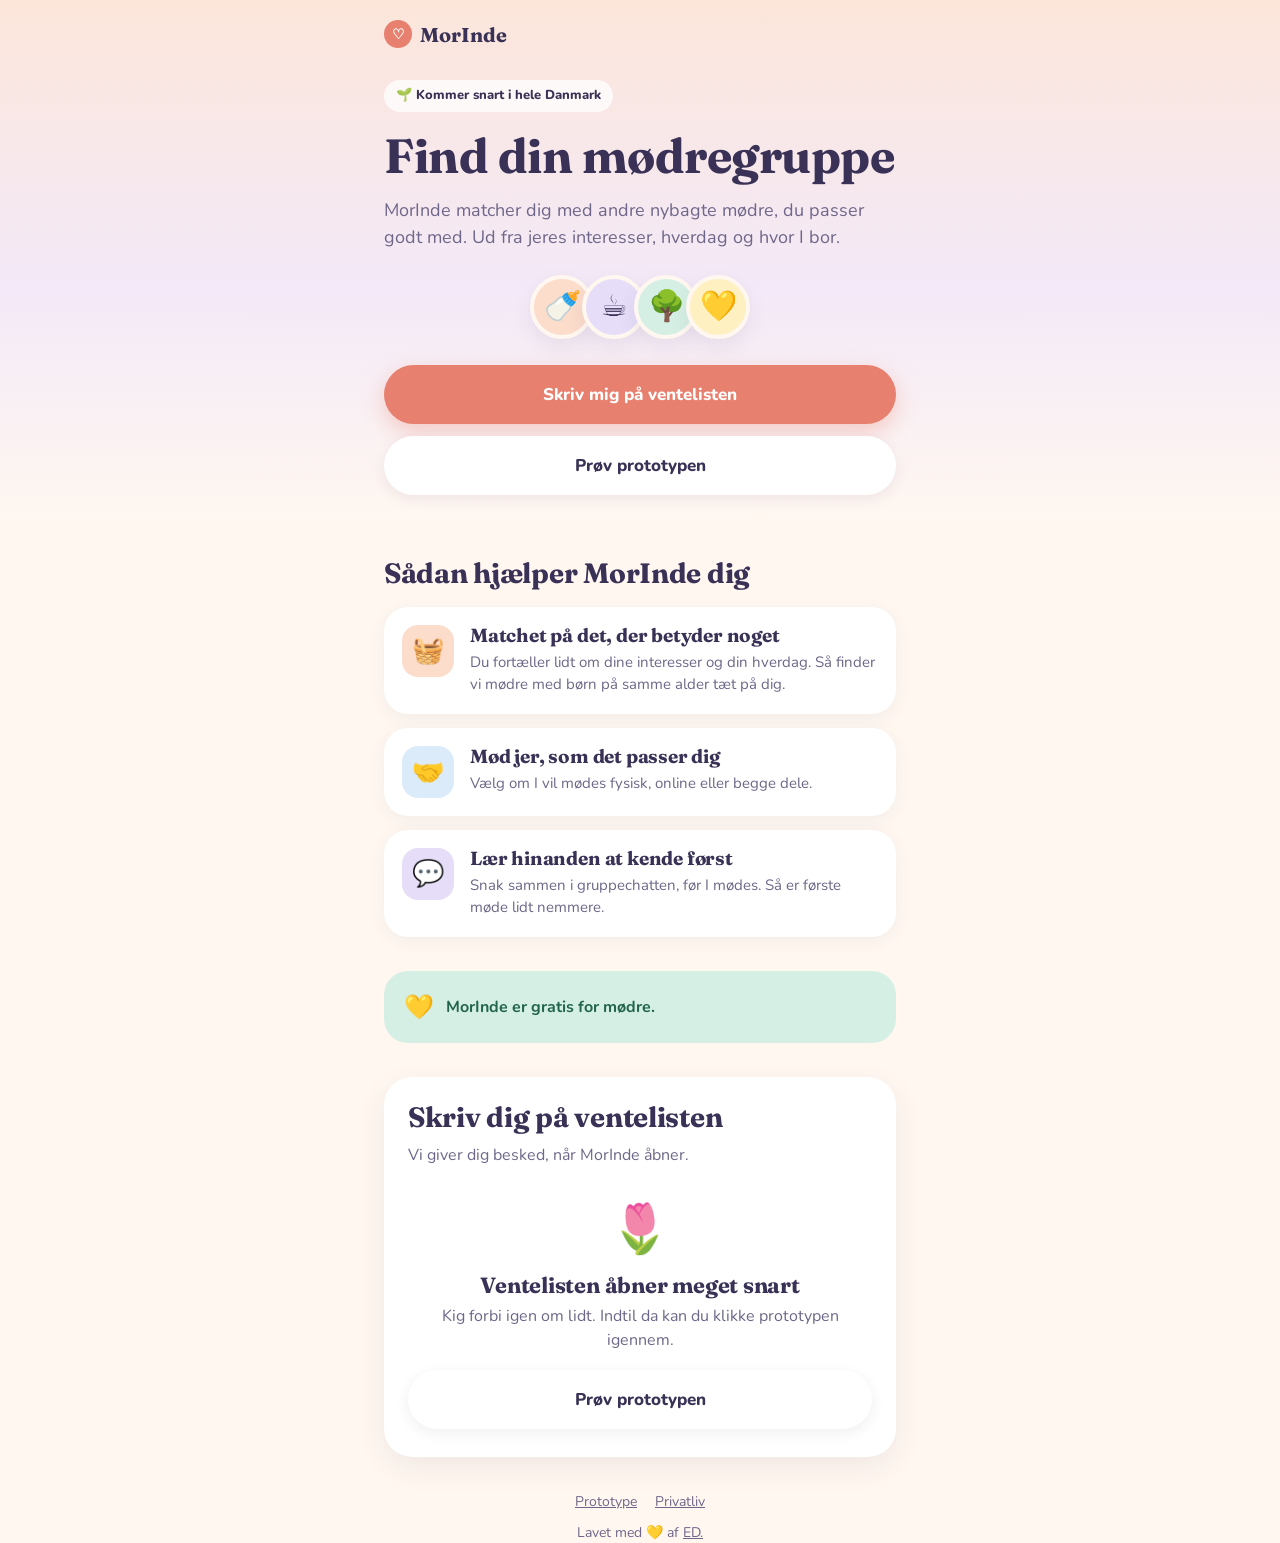
==== commit b6daada5: "Venteliste via Tally embed (indlæses ved klik), selv-hostede skrifttyper, privatlivspolitik opdatere" ====
--- a/index.html
+++ b/index.html
@@ -8,9 +8,7 @@
 <meta name="description" content="MorInde matcher dig med andre nybagte mødre ud fra jeres interesser og hverdag. Fysisk, online eller begge dele. Gratis for mødre.">
 <meta property="og:title" content="MorInde · Find din mødregruppe">
 <meta property="og:description" content="Bliv matchet med mødre, du faktisk passer med. Skriv dig på ventelisten.">
-<link rel="preconnect" href="https://fonts.googleapis.com">
-<link rel="preconnect" href="https://fonts.gstatic.com" crossorigin>
-<link href="https://fonts.googleapis.com/css2?family=Fraunces:opsz,wght@9..144,600;9..144,700&family=Nunito:wght@400;600;700;800&display=swap" rel="stylesheet">
+<link href="/fonts/fonts.css" rel="stylesheet">
 <style>
 :root{--cream:#FFF7F0;--peach:#FCDCCB;--coral:#E8806F;--lav:#E6DEF8;--mint:#D5EFE4;--sky:#DCEBFA;--butter:#FFF0C2;--ink:#3A3256;--ink-2:#6E6789;--line:#EFE4DA}
 *{box-sizing:border-box;margin:0;padding:0;-webkit-tap-highlight-color:transparent}
@@ -45,23 +43,12 @@
 .free span{font-size:24px}
 .form-card{background:#fff;border-radius:28px;padding:24px;box-shadow:0 10px 30px rgba(58,50,86,.08)}
 .form-card p.sub{color:var(--ink-2);margin:-8px 0 20px}
-label.f{display:block;font-weight:800;font-size:15px;margin:0 0 8px}
-.field{width:100%;padding:16px 18px;border-radius:18px;border:2px solid var(--line);background:var(--cream);font:700 17px 'Nunito',sans-serif;color:var(--ink);margin-bottom:18px;outline:none}
-.field:focus{border-color:#C9B8EE;background:#fff}
-.chips{display:grid;grid-template-columns:1fr 1fr;gap:10px;margin-bottom:18px}
-.chip{position:relative}
-.chip input{position:absolute;opacity:0;pointer-events:none}
-.chip span{display:flex;align-items:center;justify-content:center;gap:8px;padding:14px 10px;border-radius:18px;border:2px solid var(--line);background:var(--cream);font-weight:800;font-size:15px;cursor:pointer;text-align:center;transition:all .2s}
-.chip input:checked+span{border-color:var(--coral);background:#FDEBE4}
-.chip input:focus-visible+span{outline:3px solid #C9B8EE}
-.consent{display:flex;gap:12px;align-items:flex-start;font-size:14px;color:var(--ink-2);margin:4px 0 20px;cursor:pointer}
-.consent input{flex:none;width:22px;height:22px;margin-top:1px;accent-color:var(--coral)}
-.err{color:#B4483A;font-weight:700;font-size:14px;margin:-6px 0 14px;display:none}
-.thanks{display:none;text-align:center;padding:10px 0}
-.thanks .big{font-size:52px;margin-bottom:10px}
-.thanks h3{font-size:26px;margin-bottom:8px}
-.thanks p{color:var(--ink-2)}
-.hp{position:absolute;left:-9999px}
+.soon{text-align:center;padding:6px 0 4px}
+.soon .big{font-size:48px;margin-bottom:8px}
+.soon h3{font-size:22px;margin-bottom:6px}
+.soon p{color:var(--ink-2);margin-bottom:18px}
+.tiny{font-size:13px;color:var(--ink-2);margin-top:12px;text-align:center}
+#wlEmbed iframe{display:block;margin-top:16px}
 footer{padding:30px 0 40px;text-align:center;font-size:14px;color:var(--ink-2)}
 footer a{color:var(--ink-2)}
 footer .links{margin-bottom:10px;display:flex;gap:18px;justify-content:center}
@@ -98,28 +85,18 @@
 
   <section id="venteliste">
     <div class="form-card">
-      <form id="wl" novalidate>
-        <h2>Skriv dig på ventelisten</h2>
-        <p class="sub">Vi giver dig besked, når MorInde åbner.</p>
-        <label class="f" for="email">Din email</label>
-        <input class="field" id="email" name="email" type="email" autocomplete="email" placeholder="navn@email.dk" required>
-        <label class="f" for="zip">Postnummer</label>
-        <input class="field" id="zip" name="postnummer" inputmode="numeric" maxlength="4" autocomplete="postal-code" placeholder="Fx 2300" required>
-        <label class="f" id="statusLbl">Hvor er du lige nu?</label>
-        <div class="chips" role="radiogroup" aria-labelledby="statusLbl">
-          <label class="chip"><input type="radio" name="status" value="Gravid" required><span>🤰 Gravid</span></label>
-          <label class="chip"><input type="radio" name="status" value="Har fået barn"><span>👶 Har fået barn</span></label>
-        </div>
-        <label class="consent"><input type="checkbox" id="consent" name="samtykke" value="ja" required><span>Jeg vil gerne skrives på ventelisten, og jeg har læst <a href="/privatliv/">privatlivspolitikken</a>.</span></label>
-        <input class="hp" type="text" name="botcheck" tabindex="-1" autocomplete="off" aria-hidden="true">
-        <p class="err" id="err"></p>
-        <button class="btn coral" id="send" type="submit">Skriv mig på listen</button>
-      </form>
-      <div class="thanks" id="thanks" role="status">
-        <div class="big">🎉</div>
-        <h3>Tak, du er på listen!</h3>
-        <p>Vi giver dig besked, så snart MorInde åbner. Indtil da kan du klikke prototypen igennem.</p>
-        <a class="btn light" style="margin-top:18px" href="/prove/">Prøv prototypen</a>
+      <h2>Skriv dig på ventelisten</h2>
+      <p class="sub">Vi giver dig besked, når MorInde åbner.</p>
+      <div id="wlSoon" class="soon">
+        <div class="big">🌷</div>
+        <h3>Ventelisten åbner meget snart</h3>
+        <p>Kig forbi igen om lidt. Indtil da kan du klikke prototypen igennem.</p>
+        <a class="btn light" href="/prove/">Prøv prototypen</a>
+      </div>
+      <div id="wlReady" hidden>
+        <button class="btn coral" id="wlOpen" type="button">Åbn tilmeldingen</button>
+        <p class="tiny">Tilmeldingen hentes fra vores formularværktøj Tally, først når du trykker. Læs mere i <a href="/privatliv/">privatlivspolitikken</a>.</p>
+        <div id="wlEmbed"></div>
       </div>
     </div>
   </section>
@@ -132,38 +109,29 @@
 
 <script>
 /* ============================================================
-   VENTELISTE: indsæt formular-endpoint her (kun én linje at ændre).
-   Formspree:  'https://formspree.io/f/DIT_FORM_ID'
-   Web3Forms:  'https://api.web3forms.com/submit'  (+ udfyld ACCESS_KEY nedenfor)
-   Tom streng = ventelisten er ikke koblet på endnu, intet bliver sendt.
+   VENTELISTE (Tally): indsæt dit Tally form ID her. Kun én linje at ændre.
+   Form ID er de sidste tegn i dit Tally link, fx https://tally.so/r/mRoDv3 giver 'mRoDv3'.
+   Tom streng = ventelisten vises som "åbner meget snart", og intet hentes fra Tally.
+   Tally indlæses først, når besøgende trykker "Åbn tilmeldingen" (privatlivsvenligt).
    ============================================================ */
-const FORM_ENDPOINT='';
-const WEB3FORMS_ACCESS_KEY=''; // kun til Web3Forms
+const TALLY_FORM_ID='';
 
-const f=document.getElementById('wl'),err=document.getElementById('err'),btn=document.getElementById('send');
-document.getElementById('zip').addEventListener('input',e=>e.target.value=e.target.value.replace(/\D/g,''));
-function showErr(t){err.textContent=t;err.style.display='block'}
-f.addEventListener('submit',async e=>{
-  e.preventDefault();err.style.display='none';
-  const d=new FormData(f);
-  const email=(d.get('email')||'').trim(),zip=(d.get('postnummer')||'').trim();
-  if(!/^[^\s@]+@[^\s@]+\.[^\s@]+$/.test(email))return showErr('Skriv gerne en gyldig email.');
-  if(!/^\d{4}$/.test(zip))return showErr('Postnummeret skal være 4 cifre.');
-  if(!d.get('status'))return showErr('Vælg om du er gravid eller har fået barn.');
-  if(!d.get('samtykke'))return showErr('Sæt gerne flueben, så vi må gemme dine oplysninger.');
-  if(d.get('botcheck'))return;
-  if(!FORM_ENDPOINT)return showErr('Ventelisten åbner meget snart. Kig forbi igen om lidt 💛');
-  const payload={email,postnummer:zip,status:d.get('status'),samtykke:'ja',kilde:'morinde.com',_subject:'Ny på MorInde ventelisten'};
-  if(WEB3FORMS_ACCESS_KEY){payload.access_key=WEB3FORMS_ACCESS_KEY;payload.subject=payload._subject;payload.botcheck=''}
-  btn.disabled=true;btn.textContent='Sender...';
-  try{
-    const r=await fetch(FORM_ENDPOINT,{method:'POST',headers:{'Content-Type':'application/json','Accept':'application/json'},body:JSON.stringify(payload)});
-    if(!r.ok)throw new Error(r.status);
-    f.style.display='none';document.getElementById('thanks').style.display='block';
-  }catch(x){
-    showErr('Ups, det gik ikke igennem. Prøv gerne igen om lidt.');
-  }finally{btn.disabled=false;btn.textContent='Skriv mig på listen'}
-});
+if(TALLY_FORM_ID){
+  document.getElementById('wlSoon').hidden=true;
+  document.getElementById('wlReady').hidden=false;
+  document.getElementById('wlOpen').addEventListener('click',function(){
+    this.style.display='none';
+    const f=document.createElement('iframe');
+    f.setAttribute('data-tally-src','https://tally.so/embed/'+encodeURIComponent(TALLY_FORM_ID)+'?alignLeft=1&hideTitle=1&transparentBackground=1&dynamicHeight=1');
+    Object.assign(f,{loading:'lazy',width:'100%',height:420,frameBorder:0,marginHeight:0,marginWidth:0,title:'MorInde venteliste'});
+    document.getElementById('wlEmbed').appendChild(f);
+    // Tallys officielle widget script (developers.tally.so/widgets/embeds)
+    const sc=document.createElement('script');sc.src='https://tally.so/widgets/embed.js';
+    sc.onload=()=>{if(window.Tally)Tally.loadEmbeds();else f.src=f.dataset.tallySrc};
+    sc.onerror=()=>{f.src=f.getAttribute('data-tally-src')};
+    document.body.appendChild(sc);
+  });
+}
 </script>
 </body>
 </html>
--- a/fonts/fonts.css
+++ b/fonts/fonts.css
@@ -0,0 +1,234 @@
+/* vietnamese */
+@font-face {
+  font-family: 'Fraunces';
+  font-style: normal;
+  font-weight: 600;
+  font-display: swap;
+  src: url(/fonts/6NU78FyLNQOQZAnv9bYEvDiIdE9Ea92uemAk_WBq8U_9v0c2Wa0KxCBTeO-U.woff2) format('woff2');
+  unicode-range: U+0102-0103, U+0110-0111, U+0128-0129, U+0168-0169, U+01A0-01A1, U+01AF-01B0, U+0300-0301, U+0303-0304, U+0308-0309, U+0323, U+0329, U+1EA0-1EF9, U+20AB;
+}
+/* latin-ext */
+@font-face {
+  font-family: 'Fraunces';
+  font-style: normal;
+  font-weight: 600;
+  font-display: swap;
+  src: url(/fonts/6NU78FyLNQOQZAnv9bYEvDiIdE9Ea92uemAk_WBq8U_9v0c2Wa0KxCFTeO-U.woff2) format('woff2');
+  unicode-range: U+0100-02BA, U+02BD-02C5, U+02C7-02CC, U+02CE-02D7, U+02DD-02FF, U+0304, U+0308, U+0329, U+1D00-1DBF, U+1E00-1E9F, U+1EF2-1EFF, U+2020, U+20A0-20AB, U+20AD-20C4, U+2113, U+2C60-2C7F, U+A720-A7FF;
+}
+/* latin */
+@font-face {
+  font-family: 'Fraunces';
+  font-style: normal;
+  font-weight: 600;
+  font-display: swap;
+  src: url(/fonts/6NU78FyLNQOQZAnv9bYEvDiIdE9Ea92uemAk_WBq8U_9v0c2Wa0KxC9TeA.woff2) format('woff2');
+  unicode-range: U+0000-00FF, U+0131, U+0152-0153, U+02BB-02BC, U+02C6, U+02DA, U+02DC, U+0304, U+0308, U+0329, U+2000-206F, U+20AC, U+2122, U+2191, U+2193, U+2212, U+2215, U+FEFF, U+FFFD;
+}
+/* vietnamese */
+@font-face {
+  font-family: 'Fraunces';
+  font-style: normal;
+  font-weight: 700;
+  font-display: swap;
+  src: url(/fonts/6NU78FyLNQOQZAnv9bYEvDiIdE9Ea92uemAk_WBq8U_9v0c2Wa0KxCBTeO-U.woff2) format('woff2');
+  unicode-range: U+0102-0103, U+0110-0111, U+0128-0129, U+0168-0169, U+01A0-01A1, U+01AF-01B0, U+0300-0301, U+0303-0304, U+0308-0309, U+0323, U+0329, U+1EA0-1EF9, U+20AB;
+}
+/* latin-ext */
+@font-face {
+  font-family: 'Fraunces';
+  font-style: normal;
+  font-weight: 700;
+  font-display: swap;
+  src: url(/fonts/6NU78FyLNQOQZAnv9bYEvDiIdE9Ea92uemAk_WBq8U_9v0c2Wa0KxCFTeO-U.woff2) format('woff2');
+  unicode-range: U+0100-02BA, U+02BD-02C5, U+02C7-02CC, U+02CE-02D7, U+02DD-02FF, U+0304, U+0308, U+0329, U+1D00-1DBF, U+1E00-1E9F, U+1EF2-1EFF, U+2020, U+20A0-20AB, U+20AD-20C4, U+2113, U+2C60-2C7F, U+A720-A7FF;
+}
+/* latin */
+@font-face {
+  font-family: 'Fraunces';
+  font-style: normal;
+  font-weight: 700;
+  font-display: swap;
+  src: url(/fonts/6NU78FyLNQOQZAnv9bYEvDiIdE9Ea92uemAk_WBq8U_9v0c2Wa0KxC9TeA.woff2) format('woff2');
+  unicode-range: U+0000-00FF, U+0131, U+0152-0153, U+02BB-02BC, U+02C6, U+02DA, U+02DC, U+0304, U+0308, U+0329, U+2000-206F, U+20AC, U+2122, U+2191, U+2193, U+2212, U+2215, U+FEFF, U+FFFD;
+}
+/* cyrillic-ext */
+@font-face {
+  font-family: 'Nunito';
+  font-style: normal;
+  font-weight: 400;
+  font-display: swap;
+  src: url(/fonts/XRXV3I6Li01BKofIOOaBXso.woff2) format('woff2');
+  unicode-range: U+0460-052F, U+1C80-1C8A, U+20B4, U+2DE0-2DFF, U+A640-A69F, U+FE2E-FE2F;
+}
+/* cyrillic */
+@font-face {
+  font-family: 'Nunito';
+  font-style: normal;
+  font-weight: 400;
+  font-display: swap;
+  src: url(/fonts/XRXV3I6Li01BKofIMeaBXso.woff2) format('woff2');
+  unicode-range: U+0301, U+0400-045F, U+0490-0491, U+04B0-04B1, U+2116;
+}
+/* vietnamese */
+@font-face {
+  font-family: 'Nunito';
+  font-style: normal;
+  font-weight: 400;
+  font-display: swap;
+  src: url(/fonts/XRXV3I6Li01BKofIOuaBXso.woff2) format('woff2');
+  unicode-range: U+0102-0103, U+0110-0111, U+0128-0129, U+0168-0169, U+01A0-01A1, U+01AF-01B0, U+0300-0301, U+0303-0304, U+0308-0309, U+0323, U+0329, U+1EA0-1EF9, U+20AB;
+}
+/* latin-ext */
+@font-face {
+  font-family: 'Nunito';
+  font-style: normal;
+  font-weight: 400;
+  font-display: swap;
+  src: url(/fonts/XRXV3I6Li01BKofIO-aBXso.woff2) format('woff2');
+  unicode-range: U+0100-02BA, U+02BD-02C5, U+02C7-02CC, U+02CE-02D7, U+02DD-02FF, U+0304, U+0308, U+0329, U+1D00-1DBF, U+1E00-1E9F, U+1EF2-1EFF, U+2020, U+20A0-20AB, U+20AD-20C4, U+2113, U+2C60-2C7F, U+A720-A7FF;
+}
+/* latin */
+@font-face {
+  font-family: 'Nunito';
+  font-style: normal;
+  font-weight: 400;
+  font-display: swap;
+  src: url(/fonts/XRXV3I6Li01BKofINeaB.woff2) format('woff2');
+  unicode-range: U+0000-00FF, U+0131, U+0152-0153, U+02BB-02BC, U+02C6, U+02DA, U+02DC, U+0304, U+0308, U+0329, U+2000-206F, U+20AC, U+2122, U+2191, U+2193, U+2212, U+2215, U+FEFF, U+FFFD;
+}
+/* cyrillic-ext */
+@font-face {
+  font-family: 'Nunito';
+  font-style: normal;
+  font-weight: 600;
+  font-display: swap;
+  src: url(/fonts/XRXV3I6Li01BKofIOOaBXso.woff2) format('woff2');
+  unicode-range: U+0460-052F, U+1C80-1C8A, U+20B4, U+2DE0-2DFF, U+A640-A69F, U+FE2E-FE2F;
+}
+/* cyrillic */
+@font-face {
+  font-family: 'Nunito';
+  font-style: normal;
+  font-weight: 600;
+  font-display: swap;
+  src: url(/fonts/XRXV3I6Li01BKofIMeaBXso.woff2) format('woff2');
+  unicode-range: U+0301, U+0400-045F, U+0490-0491, U+04B0-04B1, U+2116;
+}
+/* vietnamese */
+@font-face {
+  font-family: 'Nunito';
+  font-style: normal;
+  font-weight: 600;
+  font-display: swap;
+  src: url(/fonts/XRXV3I6Li01BKofIOuaBXso.woff2) format('woff2');
+  unicode-range: U+0102-0103, U+0110-0111, U+0128-0129, U+0168-0169, U+01A0-01A1, U+01AF-01B0, U+0300-0301, U+0303-0304, U+0308-0309, U+0323, U+0329, U+1EA0-1EF9, U+20AB;
+}
+/* latin-ext */
+@font-face {
+  font-family: 'Nunito';
+  font-style: normal;
+  font-weight: 600;
+  font-display: swap;
+  src: url(/fonts/XRXV3I6Li01BKofIO-aBXso.woff2) format('woff2');
+  unicode-range: U+0100-02BA, U+02BD-02C5, U+02C7-02CC, U+02CE-02D7, U+02DD-02FF, U+0304, U+0308, U+0329, U+1D00-1DBF, U+1E00-1E9F, U+1EF2-1EFF, U+2020, U+20A0-20AB, U+20AD-20C4, U+2113, U+2C60-2C7F, U+A720-A7FF;
+}
+/* latin */
+@font-face {
+  font-family: 'Nunito';
+  font-style: normal;
+  font-weight: 600;
+  font-display: swap;
+  src: url(/fonts/XRXV3I6Li01BKofINeaB.woff2) format('woff2');
+  unicode-range: U+0000-00FF, U+0131, U+0152-0153, U+02BB-02BC, U+02C6, U+02DA, U+02DC, U+0304, U+0308, U+0329, U+2000-206F, U+20AC, U+2122, U+2191, U+2193, U+2212, U+2215, U+FEFF, U+FFFD;
+}
+/* cyrillic-ext */
+@font-face {
+  font-family: 'Nunito';
+  font-style: normal;
+  font-weight: 700;
+  font-display: swap;
+  src: url(/fonts/XRXV3I6Li01BKofIOOaBXso.woff2) format('woff2');
+  unicode-range: U+0460-052F, U+1C80-1C8A, U+20B4, U+2DE0-2DFF, U+A640-A69F, U+FE2E-FE2F;
+}
+/* cyrillic */
+@font-face {
+  font-family: 'Nunito';
+  font-style: normal;
+  font-weight: 700;
+  font-display: swap;
+  src: url(/fonts/XRXV3I6Li01BKofIMeaBXso.woff2) format('woff2');
+  unicode-range: U+0301, U+0400-045F, U+0490-0491, U+04B0-04B1, U+2116;
+}
+/* vietnamese */
+@font-face {
+  font-family: 'Nunito';
+  font-style: normal;
+  font-weight: 700;
+  font-display: swap;
+  src: url(/fonts/XRXV3I6Li01BKofIOuaBXso.woff2) format('woff2');
+  unicode-range: U+0102-0103, U+0110-0111, U+0128-0129, U+0168-0169, U+01A0-01A1, U+01AF-01B0, U+0300-0301, U+0303-0304, U+0308-0309, U+0323, U+0329, U+1EA0-1EF9, U+20AB;
+}
+/* latin-ext */
+@font-face {
+  font-family: 'Nunito';
+  font-style: normal;
+  font-weight: 700;
+  font-display: swap;
+  src: url(/fonts/XRXV3I6Li01BKofIO-aBXso.woff2) format('woff2');
+  unicode-range: U+0100-02BA, U+02BD-02C5, U+02C7-02CC, U+02CE-02D7, U+02DD-02FF, U+0304, U+0308, U+0329, U+1D00-1DBF, U+1E00-1E9F, U+1EF2-1EFF, U+2020, U+20A0-20AB, U+20AD-20C4, U+2113, U+2C60-2C7F, U+A720-A7FF;
+}
+/* latin */
+@font-face {
+  font-family: 'Nunito';
+  font-style: normal;
+  font-weight: 700;
+  font-display: swap;
+  src: url(/fonts/XRXV3I6Li01BKofINeaB.woff2) format('woff2');
+  unicode-range: U+0000-00FF, U+0131, U+0152-0153, U+02BB-02BC, U+02C6, U+02DA, U+02DC, U+0304, U+0308, U+0329, U+2000-206F, U+20AC, U+2122, U+2191, U+2193, U+2212, U+2215, U+FEFF, U+FFFD;
+}
+/* cyrillic-ext */
+@font-face {
+  font-family: 'Nunito';
+  font-style: normal;
+  font-weight: 800;
+  font-display: swap;
+  src: url(/fonts/XRXV3I6Li01BKofIOOaBXso.woff2) format('woff2');
+  unicode-range: U+0460-052F, U+1C80-1C8A, U+20B4, U+2DE0-2DFF, U+A640-A69F, U+FE2E-FE2F;
+}
+/* cyrillic */
+@font-face {
+  font-family: 'Nunito';
+  font-style: normal;
+  font-weight: 800;
+  font-display: swap;
+  src: url(/fonts/XRXV3I6Li01BKofIMeaBXso.woff2) format('woff2');
+  unicode-range: U+0301, U+0400-045F, U+0490-0491, U+04B0-04B1, U+2116;
+}
+/* vietnamese */
+@font-face {
+  font-family: 'Nunito';
+  font-style: normal;
+  font-weight: 800;
+  font-display: swap;
+  src: url(/fonts/XRXV3I6Li01BKofIOuaBXso.woff2) format('woff2');
+  unicode-range: U+0102-0103, U+0110-0111, U+0128-0129, U+0168-0169, U+01A0-01A1, U+01AF-01B0, U+0300-0301, U+0303-0304, U+0308-0309, U+0323, U+0329, U+1EA0-1EF9, U+20AB;
+}
+/* latin-ext */
+@font-face {
+  font-family: 'Nunito';
+  font-style: normal;
+  font-weight: 800;
+  font-display: swap;
+  src: url(/fonts/XRXV3I6Li01BKofIO-aBXso.woff2) format('woff2');
+  unicode-range: U+0100-02BA, U+02BD-02C5, U+02C7-02CC, U+02CE-02D7, U+02DD-02FF, U+0304, U+0308, U+0329, U+1D00-1DBF, U+1E00-1E9F, U+1EF2-1EFF, U+2020, U+20A0-20AB, U+20AD-20C4, U+2113, U+2C60-2C7F, U+A720-A7FF;
+}
+/* latin */
+@font-face {
+  font-family: 'Nunito';
+  font-style: normal;
+  font-weight: 800;
+  font-display: swap;
+  src: url(/fonts/XRXV3I6Li01BKofINeaB.woff2) format('woff2');
+  unicode-range: U+0000-00FF, U+0131, U+0152-0153, U+02BB-02BC, U+02C6, U+02DA, U+02DC, U+0304, U+0308, U+0329, U+2000-206F, U+20AC, U+2122, U+2191, U+2193, U+2212, U+2215, U+FEFF, U+FFFD;
+}
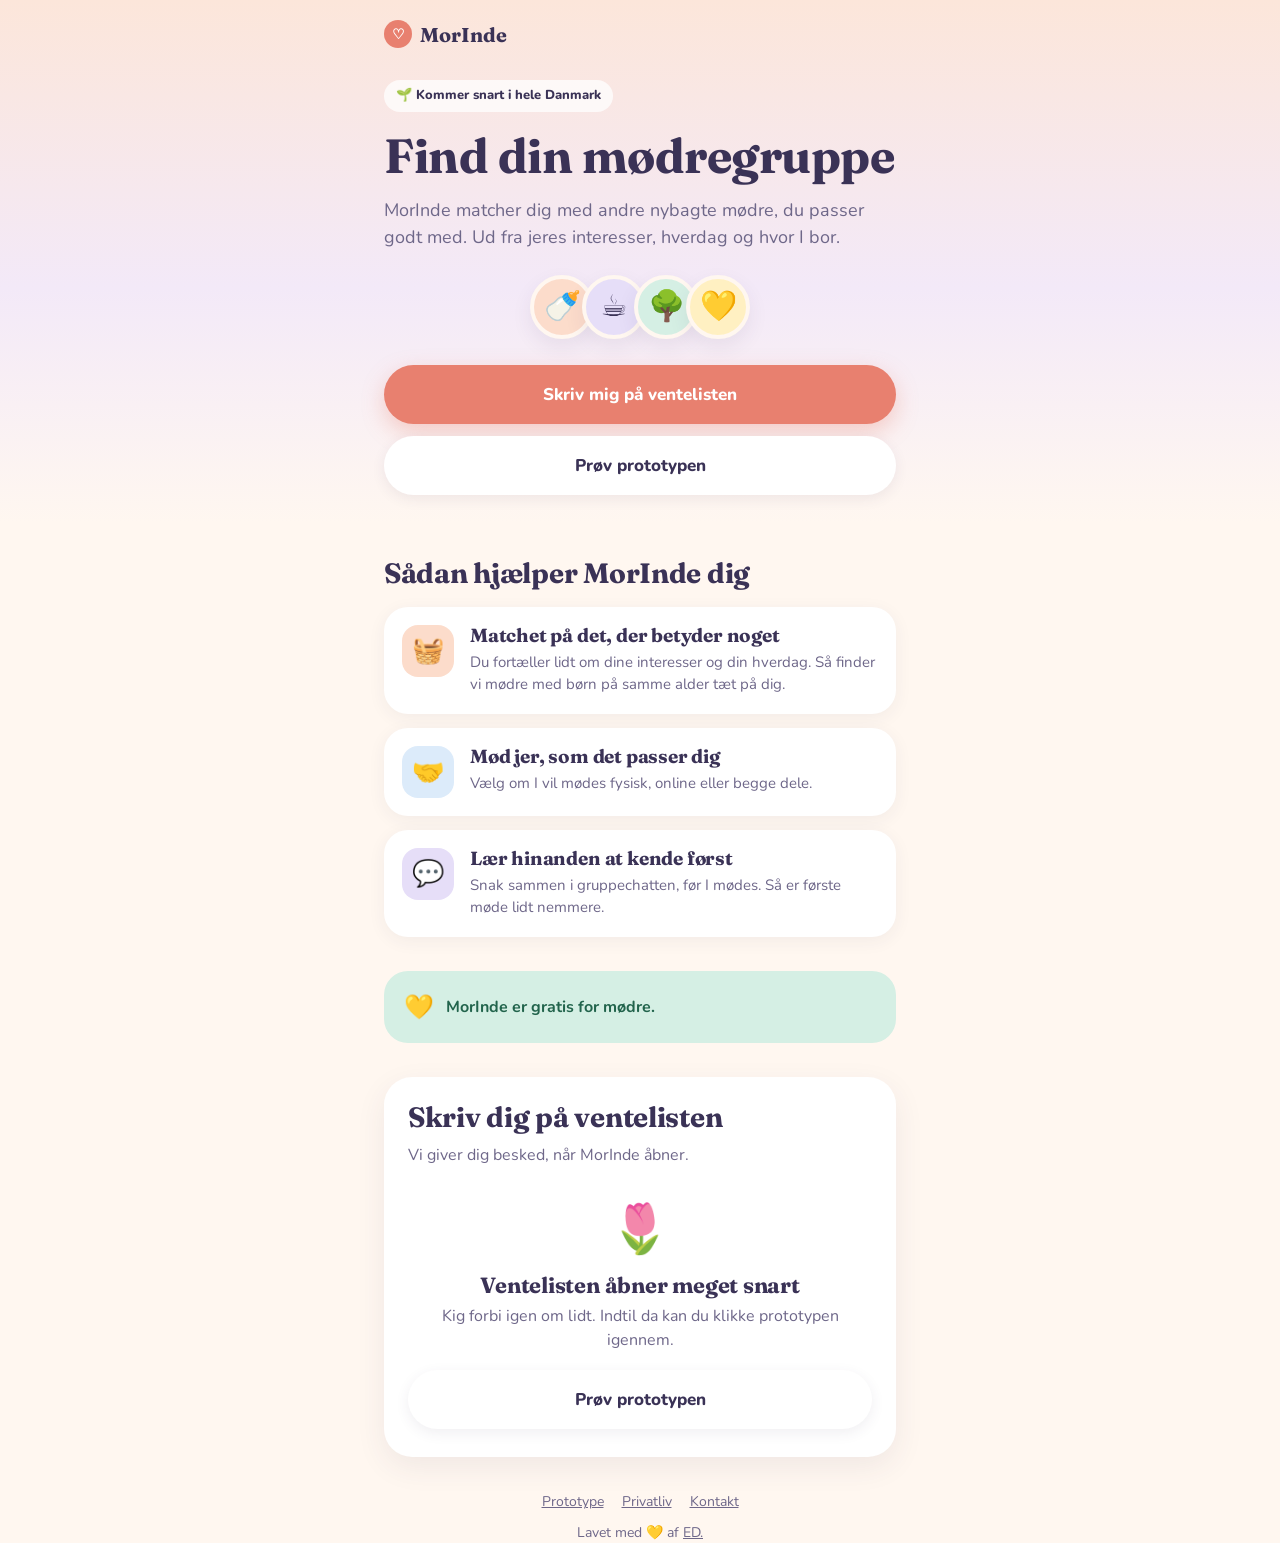
==== commit 6af03f0a: "Privatlivspolitik: Edin Deronjic som dataansvarlig, kontakt@morinde.com, 6 måneders opbevaring, udtr" ====
--- a/index.html
+++ b/index.html
@@ -103,7 +103,7 @@
 </main>
 
 <footer class="wrap">
-  <div class="links"><a href="/prove/">Prototype</a><a href="/privatliv/">Privatliv</a></div>
+  <div class="links"><a href="/prove/">Prototype</a><a href="/privatliv/">Privatliv</a><a href="mailto:kontakt@morinde.com">Kontakt</a></div>
   <div>Lavet med 💛 af <a href="https://edwebworks.com" target="_blank" rel="noopener">ED.</a></div>
 </footer>
 
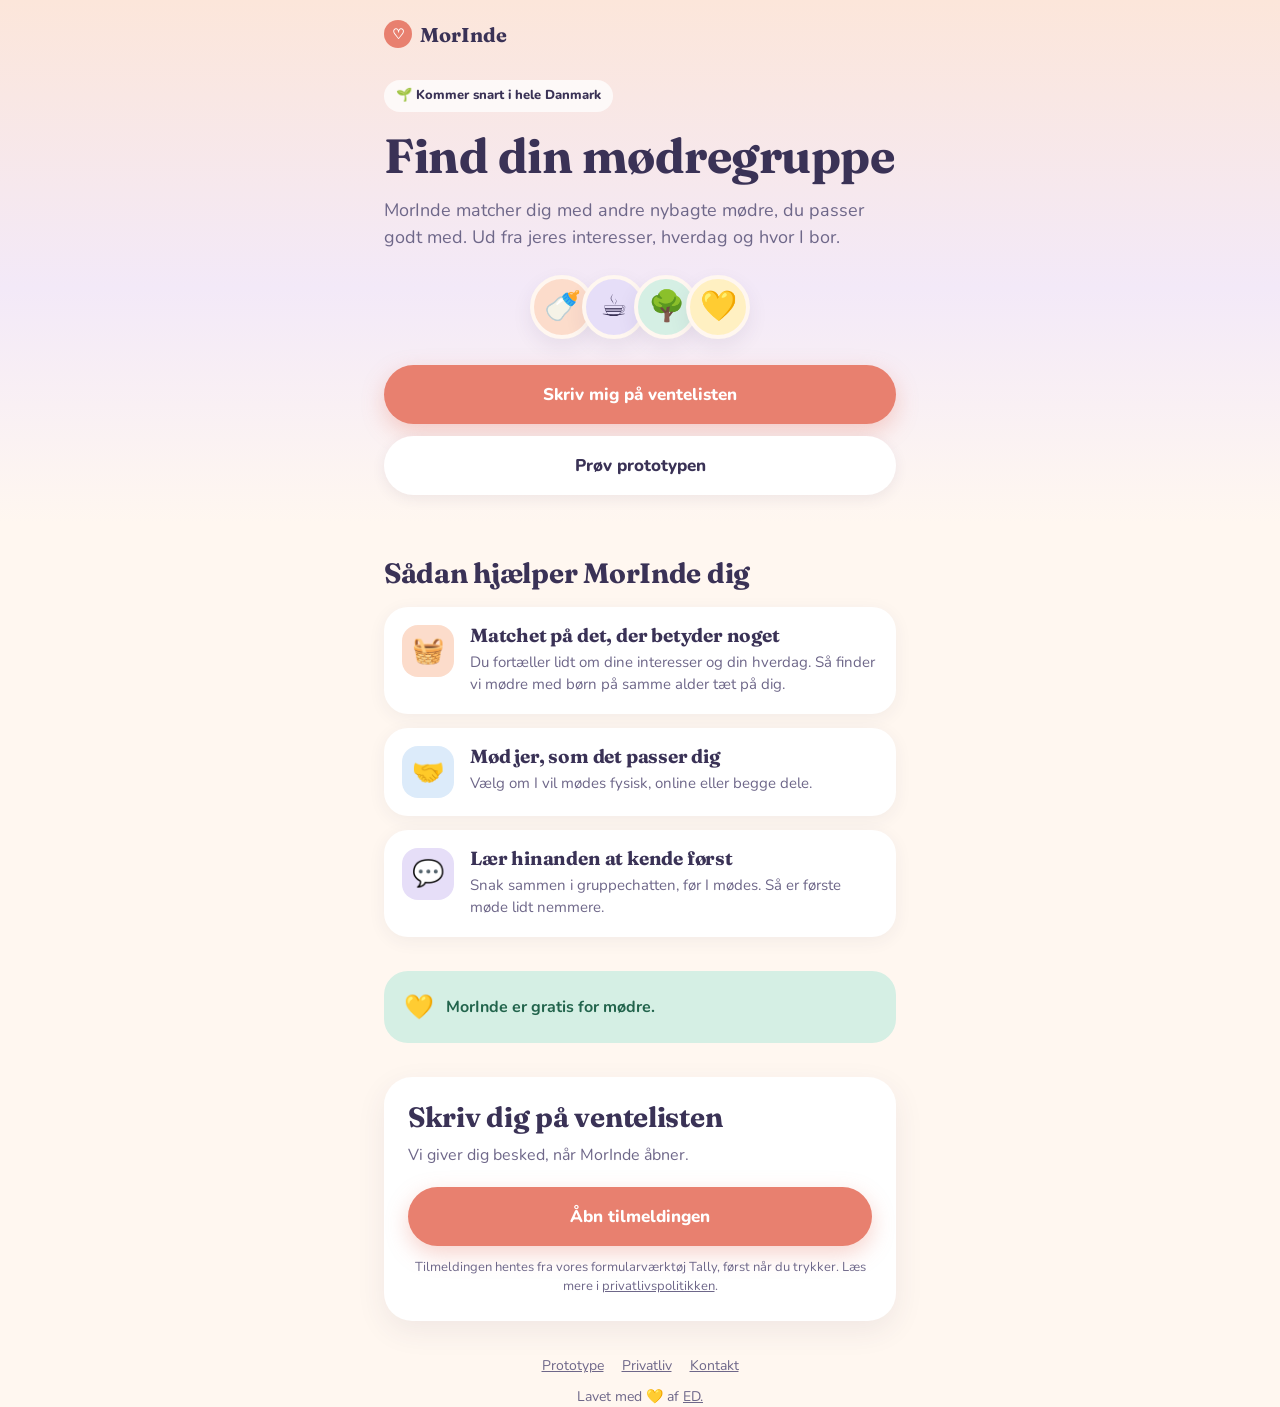
==== commit 64ea4354: "Åbn ventelisten: Tally-formular Z98GkV, fjern udkast-mærke" ====
--- a/index.html
+++ b/index.html
@@ -114,7 +114,7 @@
    Tom streng = ventelisten vises som "åbner meget snart", og intet hentes fra Tally.
    Tally indlæses først, når besøgende trykker "Åbn tilmeldingen" (privatlivsvenligt).
    ============================================================ */
-const TALLY_FORM_ID='';
+const TALLY_FORM_ID='Z98GkV';
 
 if(TALLY_FORM_ID){
   document.getElementById('wlSoon').hidden=true;
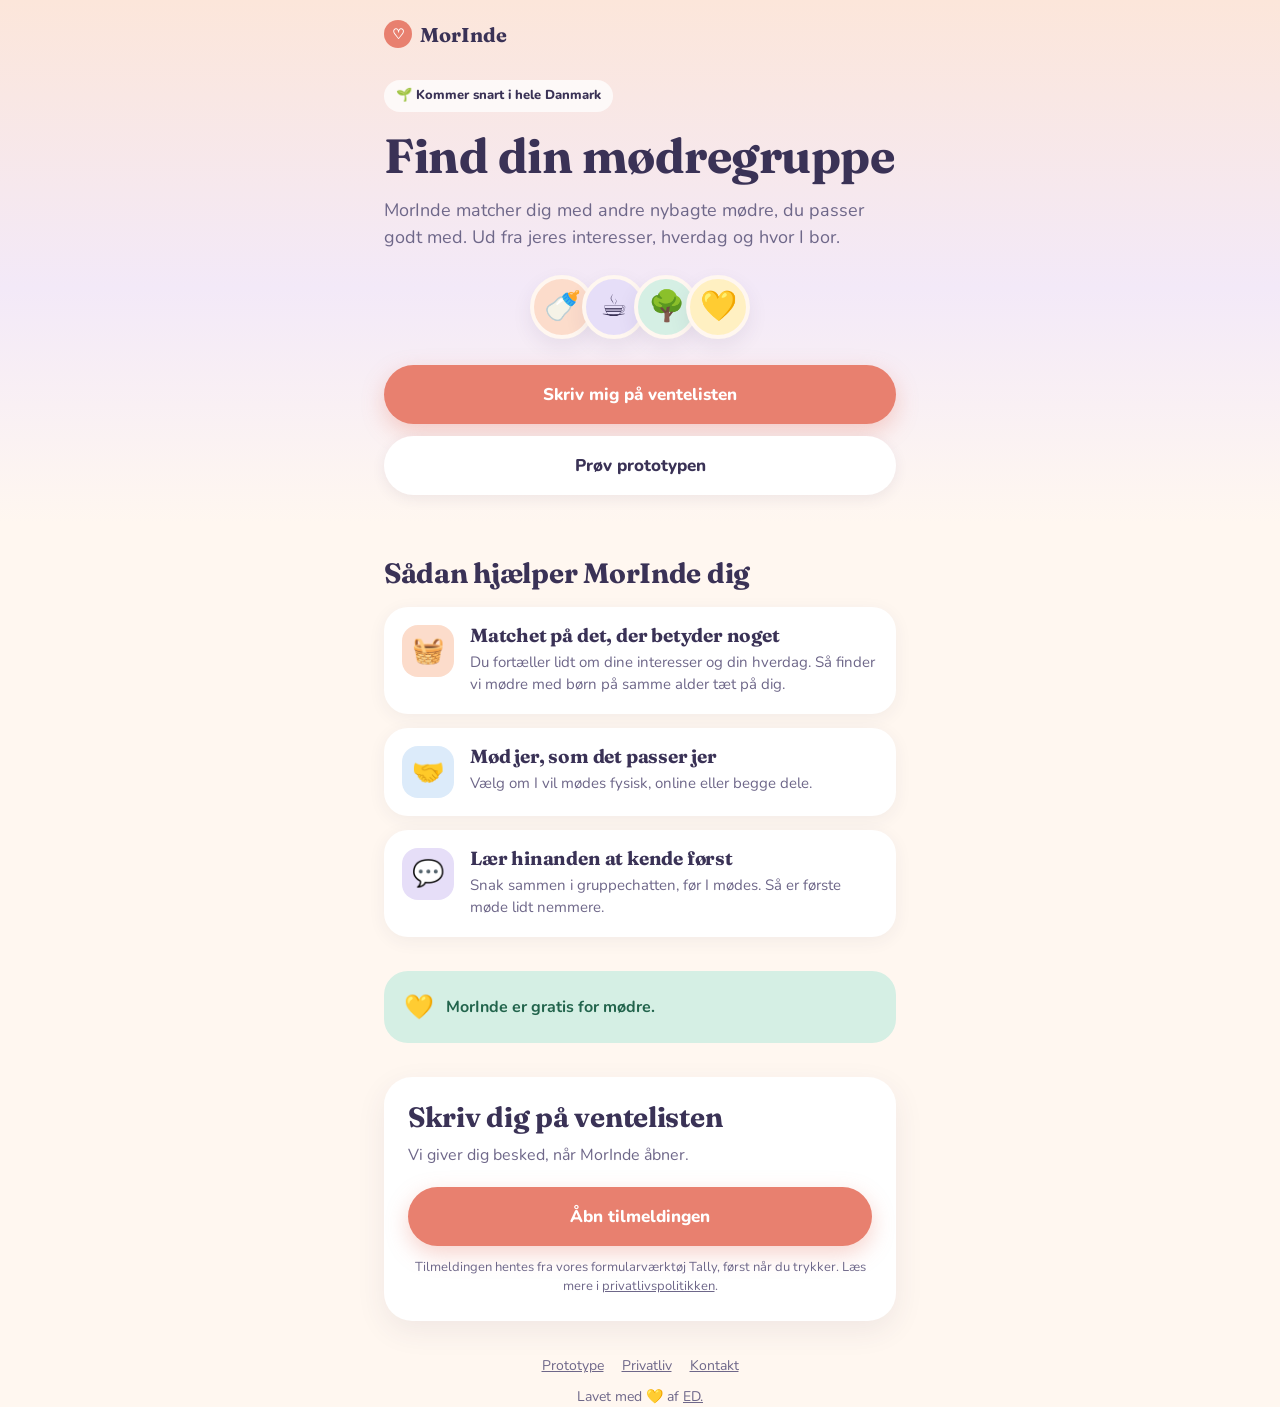
==== commit a37e5089: "Ret tekst: Mød jer, som det passer jer" ====
--- a/index.html
+++ b/index.html
@@ -76,7 +76,7 @@
     <h2>Sådan hjælper MorInde dig</h2>
     <div class="cards">
       <div class="card"><div class="ic" style="background:var(--peach)">🧺</div><div><h3>Matchet på det, der betyder noget</h3><p>Du fortæller lidt om dine interesser og din hverdag. Så finder vi mødre med børn på samme alder tæt på dig.</p></div></div>
-      <div class="card"><div class="ic" style="background:var(--sky)">🤝</div><div><h3>Mød jer, som det passer dig</h3><p>Vælg om I vil mødes fysisk, online eller begge dele.</p></div></div>
+      <div class="card"><div class="ic" style="background:var(--sky)">🤝</div><div><h3>Mød jer, som det passer jer</h3><p>Vælg om I vil mødes fysisk, online eller begge dele.</p></div></div>
       <div class="card"><div class="ic" style="background:var(--lav)">💬</div><div><h3>Lær hinanden at kende først</h3><p>Snak sammen i gruppechatten, før I mødes. Så er første møde lidt nemmere.</p></div></div>
     </div>
   </section>
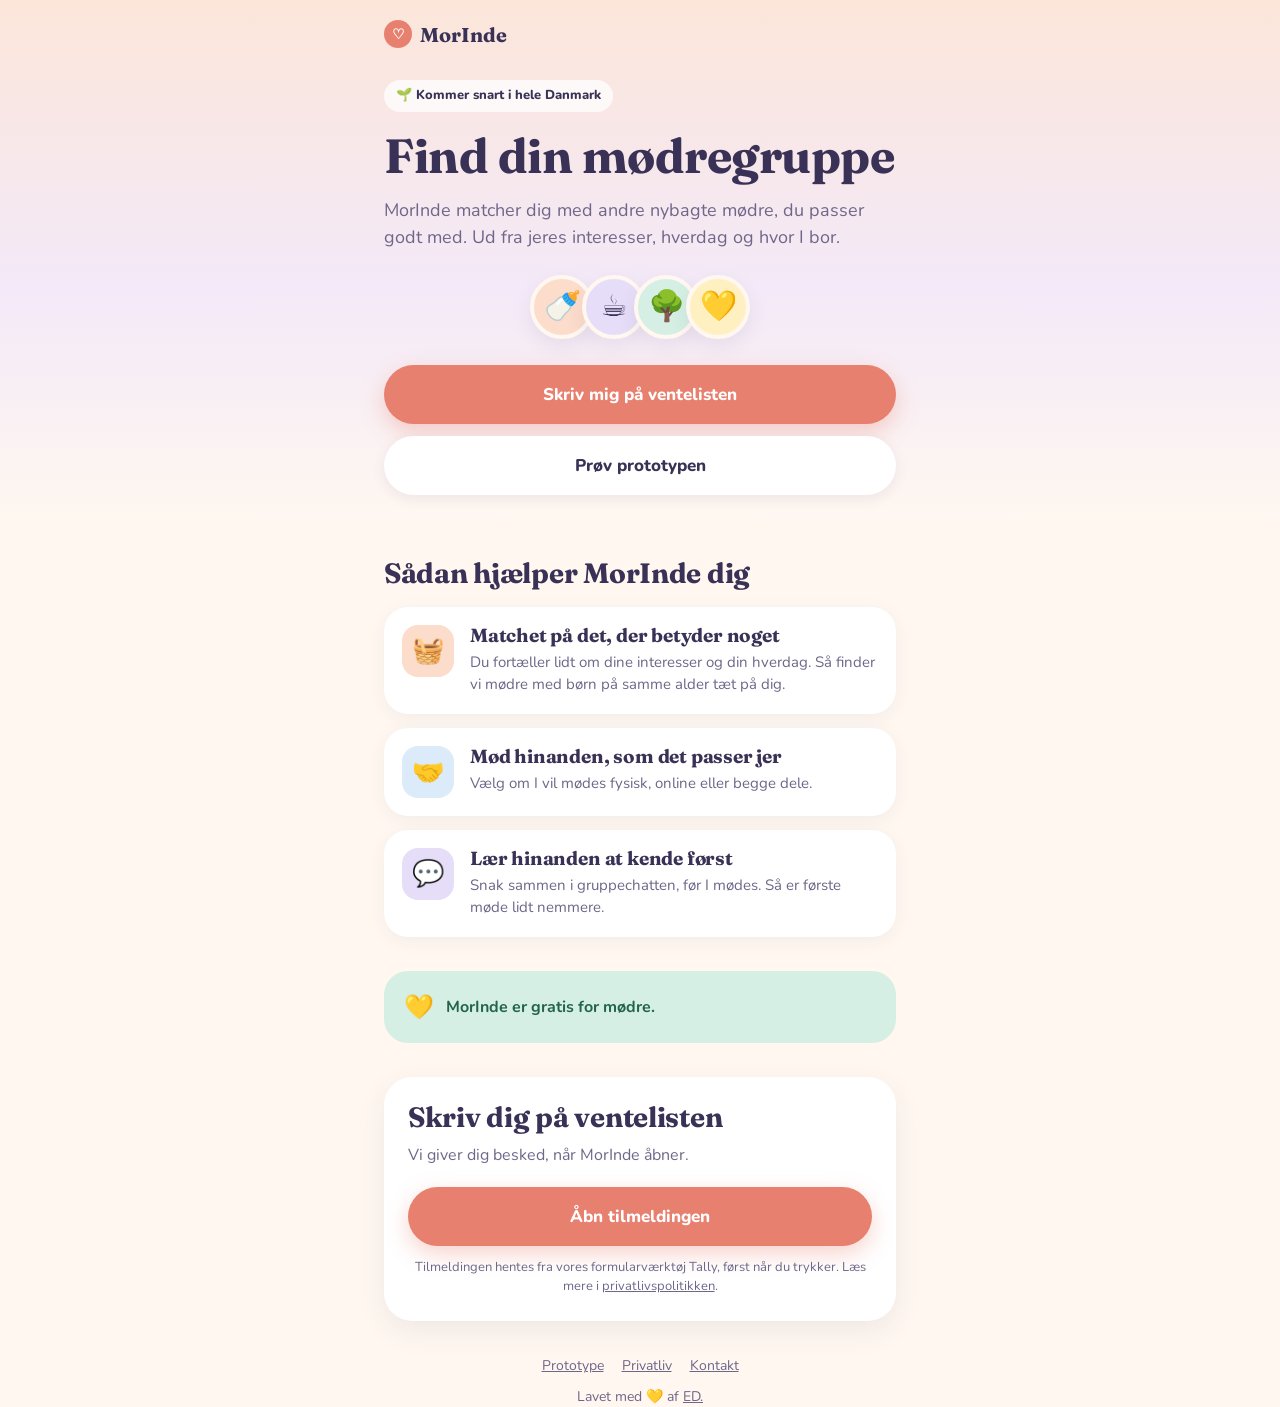
==== commit 23285d4f: "Tekst: Mød hinanden, som det passer jer" ====
--- a/index.html
+++ b/index.html
@@ -76,7 +76,7 @@
     <h2>Sådan hjælper MorInde dig</h2>
     <div class="cards">
       <div class="card"><div class="ic" style="background:var(--peach)">🧺</div><div><h3>Matchet på det, der betyder noget</h3><p>Du fortæller lidt om dine interesser og din hverdag. Så finder vi mødre med børn på samme alder tæt på dig.</p></div></div>
-      <div class="card"><div class="ic" style="background:var(--sky)">🤝</div><div><h3>Mød jer, som det passer jer</h3><p>Vælg om I vil mødes fysisk, online eller begge dele.</p></div></div>
+      <div class="card"><div class="ic" style="background:var(--sky)">🤝</div><div><h3>Mød hinanden, som det passer jer</h3><p>Vælg om I vil mødes fysisk, online eller begge dele.</p></div></div>
       <div class="card"><div class="ic" style="background:var(--lav)">💬</div><div><h3>Lær hinanden at kende først</h3><p>Snak sammen i gruppechatten, før I mødes. Så er første møde lidt nemmere.</p></div></div>
     </div>
   </section>
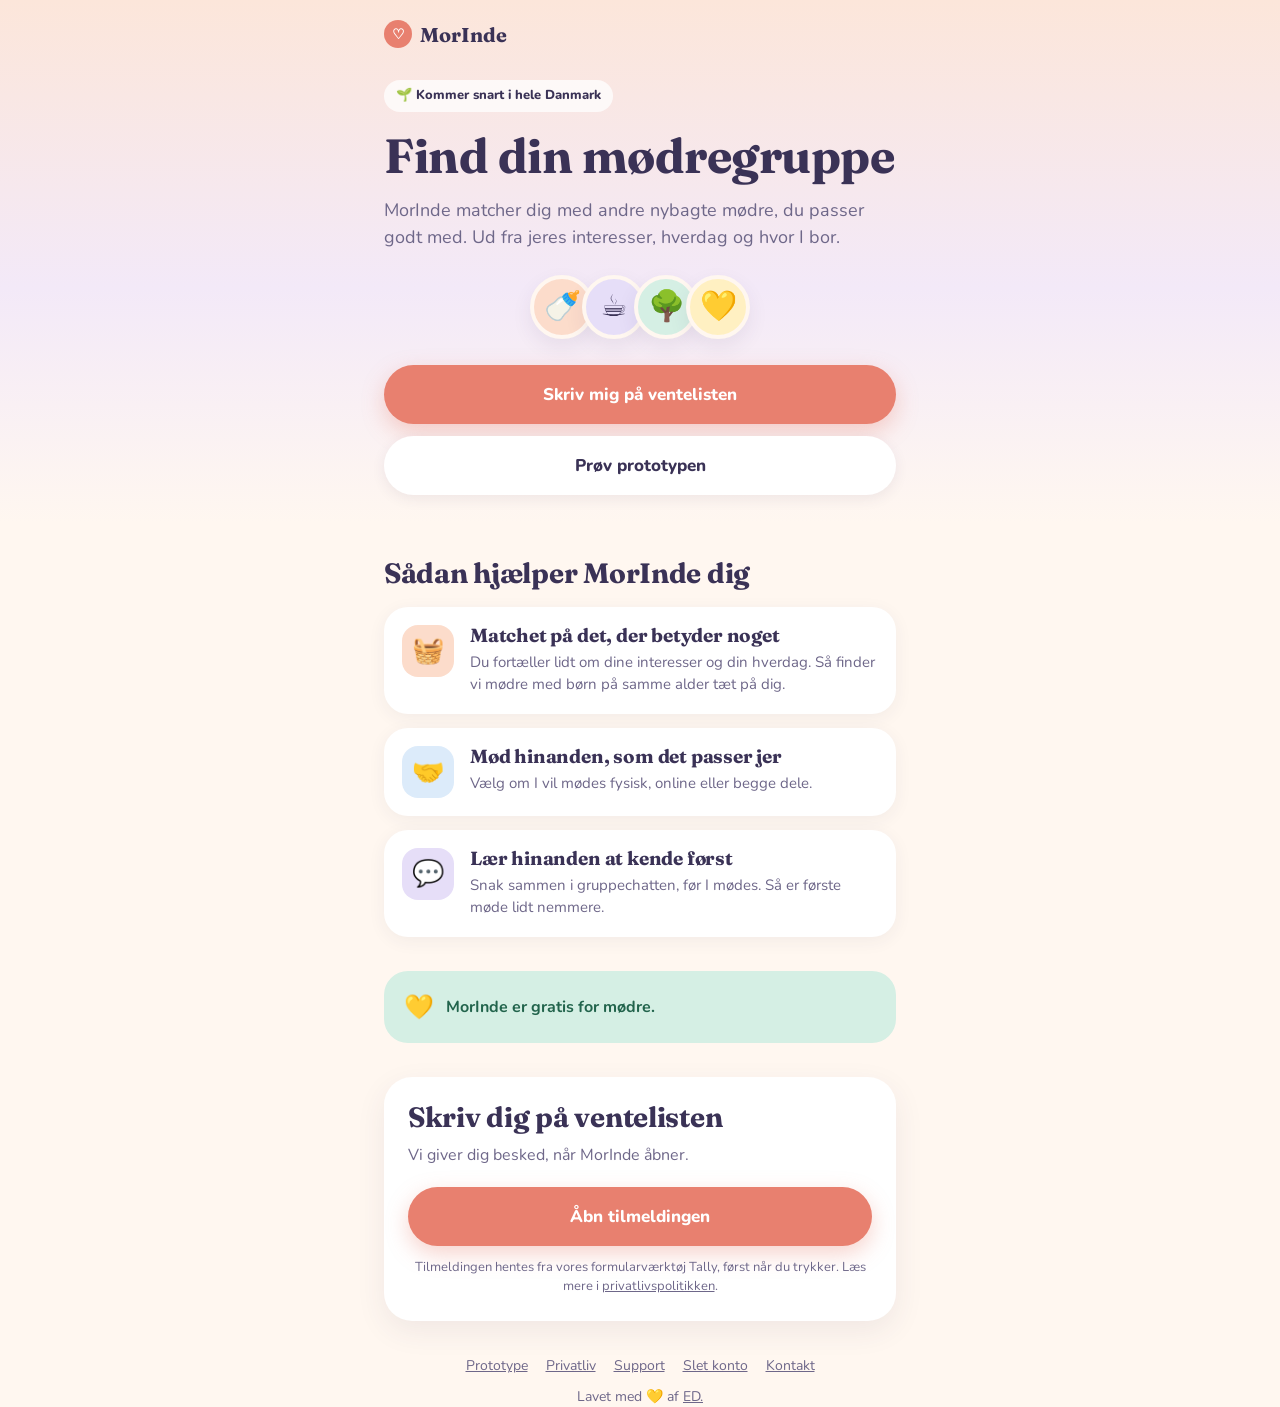
==== commit a7e36f3d: "Forbered fuld privatlivspolitik og supportsider Udkast til /privatliv/ (app og venteliste) og /suppo" ====
--- a/index.html
+++ b/index.html
@@ -103,7 +103,7 @@
 </main>
 
 <footer class="wrap">
-  <div class="links"><a href="/prove/">Prototype</a><a href="/privatliv/">Privatliv</a><a href="mailto:kontakt@morinde.com">Kontakt</a></div>
+  <div class="links"><a href="/prove/">Prototype</a><a href="/privatliv/">Privatliv</a><a href="/support/">Support</a><a href="/slet-konto/">Slet konto</a><a href="mailto:kontakt@morinde.com">Kontakt</a></div>
   <div>Lavet med 💛 af <a href="https://edwebworks.com" target="_blank" rel="noopener">ED.</a></div>
 </footer>
 
